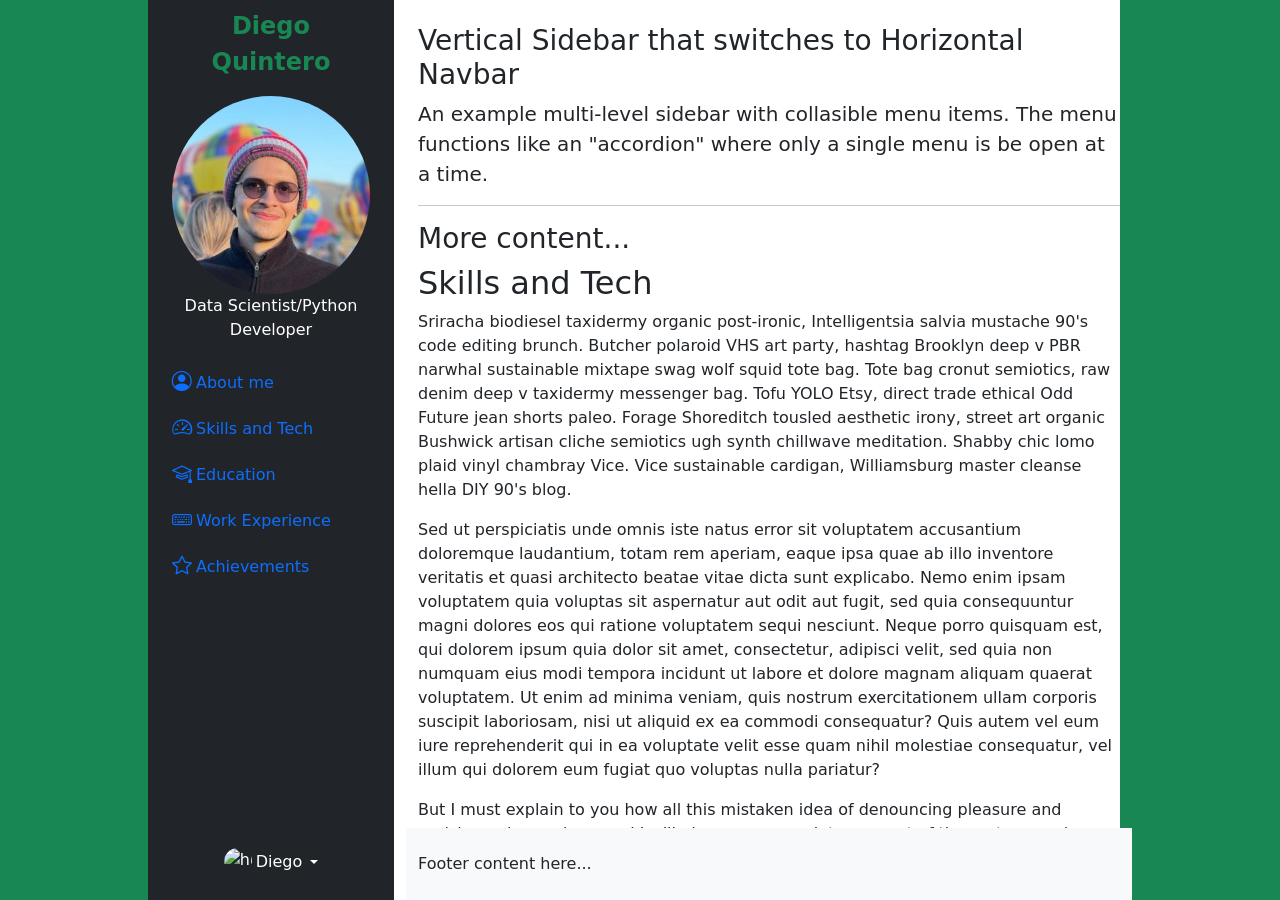
==== index.html @ 4c075bd8 "Side bar and template almost ready" ====
<!DOCTYPE html>
<!--[if lt IE 7]>      <html class="no-js lt-ie9 lt-ie8 lt-ie7"> <![endif]-->
<!--[if IE 7]>         <html class="no-js lt-ie9 lt-ie8"> <![endif]-->
<!--[if IE 8]>         <html class="no-js lt-ie9"> <![endif]-->
<!--[if gt IE 8]>      <html class="no-js"> <!--<![endif]-->
<html lang="en">
    <head>
        <meta charset="utf-8">
        <meta http-equiv="X-UA-Compatible" content="IE=edge">
        <title>Diego Q.</title>
        <meta name="description" content=""> 
        <meta name="viewport" content="width=device-width, initial-scale=1">
        <link href="https://cdn.jsdelivr.net/npm/bootstrap@5.1.3/dist/css/bootstrap.min.css" rel="stylesheet" integrity="sha384-1BmE4kWBq78iYhFldvKuhfTAU6auU8tT94WrHftjDbrCEXSU1oBoqyl2QvZ6jIW3" crossorigin="anonymous">
        <link href="index.css" rel="stylesheet">
    </head>
    <body>
    <div class="container-fluid overflow-hidden d-flex justify-content-center bg-success p-0">
        <div class="col-xl-9 vh-100 bg-white px-sm-0">
            <div class="row vh-100 overflow-auto">
                <div class="col-12 col-sm-3 col-xl-3 px-sm-2 px-0 bg-dark d-flex sticky-top">
                    <div class="d-flex flex-sm-column flex-row flex-grow-1 align-items-center align-items-sm-center px-3 pt-2 text-white">
                        <a href="/" class="d-flex align-items-center pb-sm-3 mb-md-0 text-success text-decoration-none fw-bold container-xs-fluid text-center">
                            <span class="fs-4 container-fluid">D<span class="d-none d-sm-inline">iego<br></span>Q<span class="d-none d-sm-inline">uintero</span> </span>
                        </a>
                        <div class="d-none d-sm-none d-md-inline container-sm-fluid text-center">
                            <img src="diego.png" class="rounded-circle img-fluid">
                            <p class="text-white"><span class="fs-6">Data Scientist/Python Developer</span></p>
                        </div>
                        
                        <ul class="nav nav-pills flex-sm-column flex-row flex-nowrap flex-shrink-1 flex-sm-grow-0 flex-grow-1 mb-sm-auto mb-0 justify-content-center align-items-start align-items-sm-start container-fluid" id="menu">
                            <li class="nav-item">
                                <a href="#" class="nav-link px-sm-0 px-2">
                                    <i class="fs-5 bi-person-circle"></i><span class="ms-1 d-none d-sm-inline">About me</span>
                                </a>
                            </li>
                            <li>
                                <a href="#skills" class="nav-link px-sm-0 px-2">
                                    <i class="fs-5 bi-speedometer2"></i><span class="ms-1 d-none d-sm-inline">Skills and Tech</span></a>
                            </li>
                            <li>
                                <a href="#education" data-bs-toggle="collapse" class="nav-link px-sm-0 px-2">
                                    <i class="fs-5 bi-mortarboard"></i><span class="ms-1 d-none d-sm-inline">Education</span> </a>
                            </li>
                            <li>
                                <a href="#work" class="nav-link px-sm-0 px-2">
                                    <i class="fs-5 bi-keyboard"></i><span class="ms-1 d-none d-sm-inline">Work Experience</span></a>
                            </li>
                            <li>
                                <a href="#achievements" class="nav-link px-sm-0 px-2">
                                    <i class="fs-5 bi-star"></i><span class="ms-1 d-none d-sm-inline">Achievements</span>
                                </a>
                            </li>
                        </ul>
                        <div class="dropdown py-sm-4 mt-sm-auto ms-auto ms-sm-0 flex-shrink-1">
                            <a href="#" class="d-flex align-items-center text-white text-decoration-none dropdown-toggle" id="dropdownUser1" data-bs-toggle="collapse" aria-expanded="false">
                                <img src="https://flxt.tmsimg.com/assets/p186117_i_v8_ab.jpg" alt="hugenerd" width="28" height="28" class="rounded-circle">
                                <span class="d-none d-sm-inline mx-1">Diego</span>
                            </a>
                            <ul class="dropdown-menu dropdown-menu-dark text-small shadow" aria-labelledby="dropdownUser1">
                                <li><a class="dropdown-item" href="#">New project...</a></li>
                                <li><a class="dropdown-item" href="#">Settings</a></li>
                                <li><a class="dropdown-item" href="#">Profile</a></li>
                                <li>
                                    <hr class="dropdown-divider">
                                </li>
                                <li><a class="dropdown-item" href="#">Sign out</a></li>
                            </ul>
                        </div>
                    </div>
                </div>
    
                <div class="col d-flex flex-column h-sm-100 ps-4">
                    <div class="d-sm-none row text-center mt-3 align-items-center">
                        <div class="col-5 d-flex justify-content-end"> 
                            <img src="diego.png" class="rounded-circle img-fluid">
                        </div>
                        <div class="col-7 text-start">
                            <p class="text-dark fw-bold"><span class="fs-4">Diego Quintero</span></p>
                            <p class="text-dark"><span class="fs-5">Data Scientist/Python Developer</span></p>
                        </div>                    
                    </div>
                    <main class="row overflow-auto">
                        <div class="col pt-4">
                            <h3>Vertical Sidebar that switches to Horizontal Navbar</h3>
                            <p class="lead">An example multi-level sidebar with collasible menu items. The menu functions like an "accordion" where only a single menu is be open at a time.</p>
                            <hr />
                            <h3>More content...</h3>
                            <section id="skills">
                            <h2>Skills and Tech</h2>
                            </section>
                            <p>Sriracha biodiesel taxidermy organic post-ironic, Intelligentsia salvia mustache 90's code editing brunch. Butcher polaroid VHS art party, hashtag Brooklyn deep v PBR narwhal sustainable mixtape swag wolf squid tote bag. Tote bag cronut semiotics, raw denim deep v taxidermy messenger bag. Tofu YOLO Etsy, direct trade ethical Odd Future jean shorts paleo. Forage Shoreditch tousled aesthetic irony, street art organic Bushwick artisan cliche semiotics ugh synth chillwave meditation. Shabby chic lomo plaid vinyl chambray Vice. Vice sustainable cardigan, Williamsburg master cleanse hella DIY 90's blog.</p>
                            <p>Sed ut perspiciatis unde omnis iste natus error sit voluptatem accusantium doloremque laudantium, totam rem aperiam, eaque ipsa quae ab illo inventore veritatis et quasi architecto beatae vitae dicta sunt explicabo. Nemo enim ipsam voluptatem quia voluptas sit aspernatur aut odit aut fugit, sed quia consequuntur magni dolores eos qui ratione voluptatem sequi nesciunt. Neque porro quisquam est, qui dolorem ipsum quia dolor sit amet, consectetur, adipisci velit, sed quia non numquam eius modi tempora incidunt ut labore et dolore magnam aliquam quaerat voluptatem. Ut enim ad minima veniam, quis nostrum exercitationem ullam corporis suscipit laboriosam, nisi ut aliquid ex ea commodi consequatur? Quis autem vel eum iure reprehenderit qui in ea voluptate velit esse quam nihil molestiae consequatur, vel illum qui dolorem eum fugiat quo voluptas nulla pariatur?
                            </p>
                            <p>But I must explain to you how all this mistaken idea of denouncing pleasure and praising pain was born and I will give you a complete account of the system, and expound the actual teachings of the great explorer of the truth, the master-builder of human happiness. No one rejects, dislikes, or avoids pleasure itself, because it is pleasure, but because those who do not know how to pursue pleasure rationally encounter consequences that are extremely painful. Nor again is there anyone who loves or pursues or desires to obtain pain of itself, because it is pain, but because occasionally circumstances occur in which toil and pain can procure him some great pleasure. To take a trivial example, which of us ever undertakes laborious physical exercise, except to obtain some advantage from it? But who has any right to find fault with a man who chooses to enjoy a pleasure that has no annoying consequences, or one who avoids a pain that produces no resultant pleasure?
                            </p>
                            <section id="education">
                                <h2>Education</h2>
                                </section>
                            <p>Ethical Kickstarter PBR asymmetrical lo-fi. Dreamcatcher street art Carles, stumptown gluten-free Kickstarter artisan Wes Anderson wolf pug. Godard sustainable you probably haven't heard of them, vegan farm-to-table Williamsburg slow-carb readymade disrupt deep v. Meggings seitan Wes Anderson semiotics, cliche American Apparel whatever. Helvetica cray plaid, vegan brunch Banksy leggings +1 direct trade. Wayfarers codeply PBR selfies. Banh mi McSweeney's Shoreditch selfies, forage fingerstache food truck occupy YOLO Pitchfork fixie iPhone fanny pack art party Portland.</p>
                        </div>
                    </main>
                    <footer class="row bg-light py-4 mt-auto">
                        <div class="col"> Footer content here... </div>
                    </footer>
                </div>
            </div>
        </div>
    </div>
</html>
---- index.css ----
@import url("https://cdn.jsdelivr.net/npm/bootstrap-icons@1.8.0/font/bootstrap-icons.css");

.fakeimg {
    height: 200px;
    background: rgb(189, 38, 38);
}


/* this is needed to make the content scrollable on larger screens */
@media (min-width: 576px) {
    .h-sm-100 {
        height: 100%;
    }
}
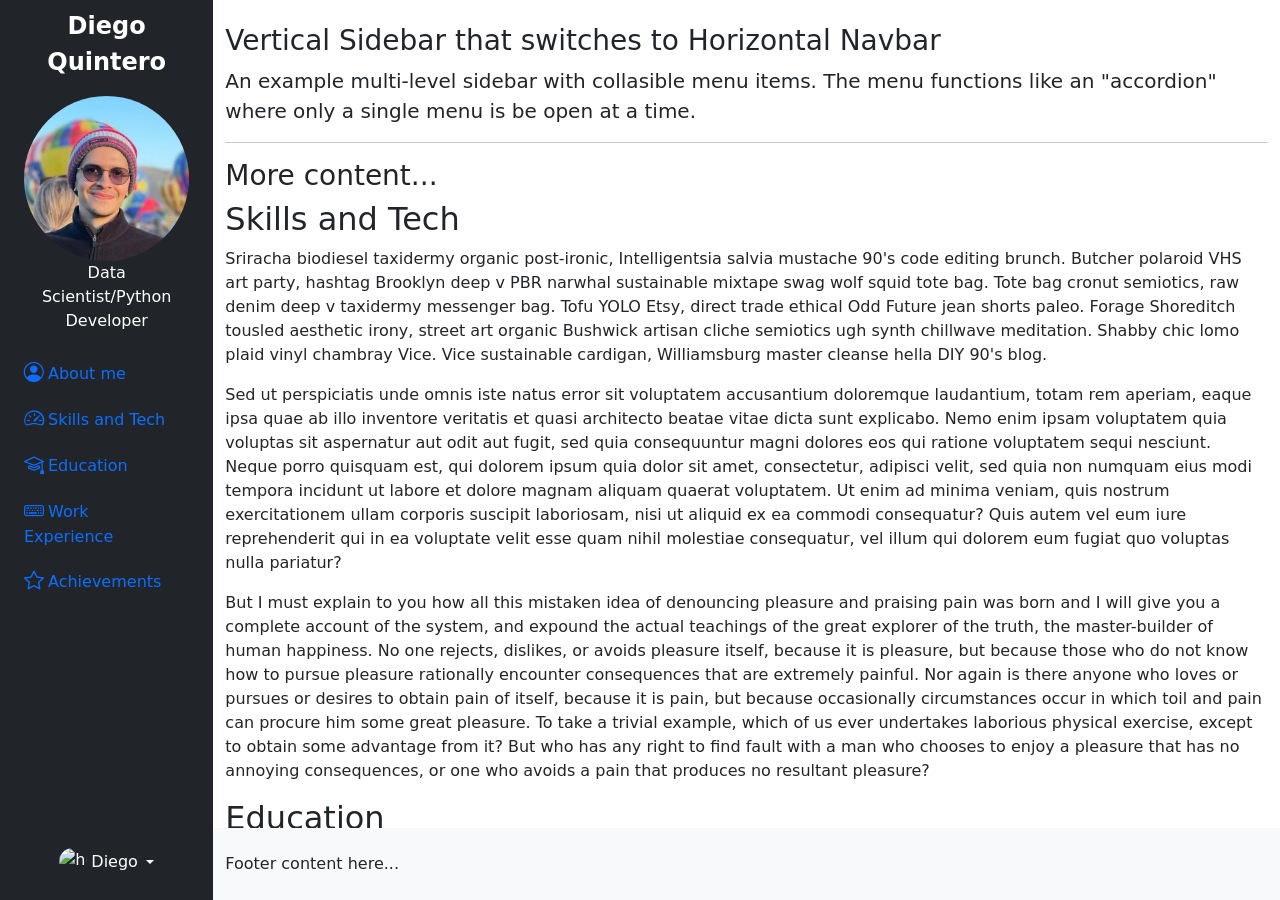
==== commit c465166e: "Side bar and template almost ready" ====
--- a/index.html
+++ b/index.html
@@ -14,95 +14,93 @@
         <link href="index.css" rel="stylesheet">
     </head>
     <body>
-    <div class="container-fluid overflow-hidden d-flex justify-content-center bg-success p-0">
-        <div class="col-xl-9 vh-100 bg-white px-sm-0">
-            <div class="row vh-100 overflow-auto">
-                <div class="col-12 col-sm-3 col-xl-3 px-sm-2 px-0 bg-dark d-flex sticky-top">
-                    <div class="d-flex flex-sm-column flex-row flex-grow-1 align-items-center align-items-sm-center px-3 pt-2 text-white">
-                        <a href="/" class="d-flex align-items-center pb-sm-3 mb-md-0 text-success text-decoration-none fw-bold container-xs-fluid text-center">
-                            <span class="fs-4 container-fluid">D<span class="d-none d-sm-inline">iego<br></span>Q<span class="d-none d-sm-inline">uintero</span> </span>
+    <div class="container-fluid overflow-hidden">
+        <div class="row vh-100 overflow-auto">
+            <div class="col-12 col-sm-3 col-xl-2 px-sm-2 px-0 bg-dark d-flex sticky-top">
+                <div class="d-flex flex-sm-column flex-row flex-grow-1 align-items-center align-items-sm-center px-3 pt-2 text-white">
+                    <a href="/" class="d-flex align-items-center pb-sm-3 mb-md-0 text-white text-decoration-none fw-bold container-xs-fluid text-center">
+                        <span class="fs-4 container-fluid">D<span class="d-none d-sm-inline">iego<br></span>Q<span class="d-none d-sm-inline">uintero</span> </span>
+                    </a>
+                    <div class="d-none d-sm-none d-md-inline container-sm-fluid text-center">
+                        <img src="diego.png" class="rounded-circle img-fluid">
+                        <p class="text-white"><span class="fs-6">Data Scientist/Python Developer</span></p>
+                    </div>
+                    
+                    <ul class="nav nav-pills flex-sm-column flex-row flex-nowrap flex-shrink-1 flex-sm-grow-0 flex-grow-1 mb-sm-auto mb-0 justify-content-center align-items-start align-items-sm-start container-fluid" id="menu">
+                        <li class="nav-item">
+                            <a href="#" class="nav-link px-sm-0 px-2">
+                                <i class="fs-5 bi-person-circle"></i><span class="ms-1 d-none d-sm-inline">About me</span>
+                            </a>
+                        </li>
+                        <li>
+                            <a href="#skills" class="nav-link px-sm-0 px-2">
+                                <i class="fs-5 bi-speedometer2"></i><span class="ms-1 d-none d-sm-inline">Skills and Tech</span></a>
+                        </li>
+                        <li>
+                            <a href="#education" data-bs-toggle="collapse" class="nav-link px-sm-0 px-2">
+                                <i class="fs-5 bi-mortarboard"></i><span class="ms-1 d-none d-sm-inline">Education</span> </a>
+                        </li>
+                        <li>
+                            <a href="#work" class="nav-link px-sm-0 px-2">
+                                <i class="fs-5 bi-keyboard"></i><span class="ms-1 d-none d-sm-inline">Work Experience</span></a>
+                        </li>
+                        <li>
+                            <a href="#achievements" class="nav-link px-sm-0 px-2">
+                                <i class="fs-5 bi-star"></i><span class="ms-1 d-none d-sm-inline">Achievements</span>
+                            </a>
+                        </li>
+                    </ul>
+                    <div class="dropdown py-sm-4 mt-sm-auto ms-auto ms-sm-0 flex-shrink-1">
+                        <a href="#" class="d-flex align-items-center text-white text-decoration-none dropdown-toggle" id="dropdownUser1" data-bs-toggle="collapse" aria-expanded="false">
+                            <img src="https://flxt.tmsimg.com/assets/p186117_i_v8_ab.jpg" alt="hugenerd" width="28" height="28" class="rounded-circle">
+                            <span class="d-none d-sm-inline mx-1">Diego</span>
                         </a>
-                        <div class="d-none d-sm-none d-md-inline container-sm-fluid text-center">
-                            <img src="diego.png" class="rounded-circle img-fluid">
-                            <p class="text-white"><span class="fs-6">Data Scientist/Python Developer</span></p>
-                        </div>
-                        
-                        <ul class="nav nav-pills flex-sm-column flex-row flex-nowrap flex-shrink-1 flex-sm-grow-0 flex-grow-1 mb-sm-auto mb-0 justify-content-center align-items-start align-items-sm-start container-fluid" id="menu">
-                            <li class="nav-item">
-                                <a href="#" class="nav-link px-sm-0 px-2">
-                                    <i class="fs-5 bi-person-circle"></i><span class="ms-1 d-none d-sm-inline">About me</span>
-                                </a>
+                        <ul class="dropdown-menu dropdown-menu-dark text-small shadow" aria-labelledby="dropdownUser1">
+                            <li><a class="dropdown-item" href="#">New project...</a></li>
+                            <li><a class="dropdown-item" href="#">Settings</a></li>
+                            <li><a class="dropdown-item" href="#">Profile</a></li>
+                            <li>
+                                <hr class="dropdown-divider">
                             </li>
-                            <li>
-                                <a href="#skills" class="nav-link px-sm-0 px-2">
-                                    <i class="fs-5 bi-speedometer2"></i><span class="ms-1 d-none d-sm-inline">Skills and Tech</span></a>
-                            </li>
-                            <li>
-                                <a href="#education" data-bs-toggle="collapse" class="nav-link px-sm-0 px-2">
-                                    <i class="fs-5 bi-mortarboard"></i><span class="ms-1 d-none d-sm-inline">Education</span> </a>
-                            </li>
-                            <li>
-                                <a href="#work" class="nav-link px-sm-0 px-2">
-                                    <i class="fs-5 bi-keyboard"></i><span class="ms-1 d-none d-sm-inline">Work Experience</span></a>
-                            </li>
-                            <li>
-                                <a href="#achievements" class="nav-link px-sm-0 px-2">
-                                    <i class="fs-5 bi-star"></i><span class="ms-1 d-none d-sm-inline">Achievements</span>
-                                </a>
-                            </li>
+                            <li><a class="dropdown-item" href="#">Sign out</a></li>
                         </ul>
-                        <div class="dropdown py-sm-4 mt-sm-auto ms-auto ms-sm-0 flex-shrink-1">
-                            <a href="#" class="d-flex align-items-center text-white text-decoration-none dropdown-toggle" id="dropdownUser1" data-bs-toggle="collapse" aria-expanded="false">
-                                <img src="https://flxt.tmsimg.com/assets/p186117_i_v8_ab.jpg" alt="hugenerd" width="28" height="28" class="rounded-circle">
-                                <span class="d-none d-sm-inline mx-1">Diego</span>
-                            </a>
-                            <ul class="dropdown-menu dropdown-menu-dark text-small shadow" aria-labelledby="dropdownUser1">
-                                <li><a class="dropdown-item" href="#">New project...</a></li>
-                                <li><a class="dropdown-item" href="#">Settings</a></li>
-                                <li><a class="dropdown-item" href="#">Profile</a></li>
-                                <li>
-                                    <hr class="dropdown-divider">
-                                </li>
-                                <li><a class="dropdown-item" href="#">Sign out</a></li>
-                            </ul>
-                        </div>
                     </div>
                 </div>
-    
-                <div class="col d-flex flex-column h-sm-100 ps-4">
-                    <div class="d-sm-none row text-center mt-3 align-items-center">
-                        <div class="col-5 d-flex justify-content-end"> 
-                            <img src="diego.png" class="rounded-circle img-fluid">
-                        </div>
-                        <div class="col-7 text-start">
-                            <p class="text-dark fw-bold"><span class="fs-4">Diego Quintero</span></p>
-                            <p class="text-dark"><span class="fs-5">Data Scientist/Python Developer</span></p>
-                        </div>                    
+            </div>
+
+            <div class="col d-flex flex-column h-sm-100">
+                <div class="d-sm-none row text-center mt-3 align-items-center">
+                    <div class="col-5 d-flex justify-content-end"> 
+                        <img src="diego.png" class="rounded-circle img-fluid">
                     </div>
-                    <main class="row overflow-auto">
-                        <div class="col pt-4">
-                            <h3>Vertical Sidebar that switches to Horizontal Navbar</h3>
-                            <p class="lead">An example multi-level sidebar with collasible menu items. The menu functions like an "accordion" where only a single menu is be open at a time.</p>
-                            <hr />
-                            <h3>More content...</h3>
-                            <section id="skills">
-                            <h2>Skills and Tech</h2>
+                    <div class="col-7 text-start">
+                        <p class="text-dark fw-bold"><span class="fs-4">Diego Quintero</span></p>
+                        <p class="text-dark"><span class="fs-5">Data Scientist/Python Developer</span></p>
+                    </div>                    
+                </div>
+                <main class="row overflow-auto">
+                    <div class="col pt-4">
+                        <h3>Vertical Sidebar that switches to Horizontal Navbar</h3>
+                        <p class="lead">An example multi-level sidebar with collasible menu items. The menu functions like an "accordion" where only a single menu is be open at a time.</p>
+                        <hr />
+                        <h3>More content...</h3>
+                        <section id="skills">
+                        <h2>Skills and Tech</h2>
+                        </section>
+                        <p>Sriracha biodiesel taxidermy organic post-ironic, Intelligentsia salvia mustache 90's code editing brunch. Butcher polaroid VHS art party, hashtag Brooklyn deep v PBR narwhal sustainable mixtape swag wolf squid tote bag. Tote bag cronut semiotics, raw denim deep v taxidermy messenger bag. Tofu YOLO Etsy, direct trade ethical Odd Future jean shorts paleo. Forage Shoreditch tousled aesthetic irony, street art organic Bushwick artisan cliche semiotics ugh synth chillwave meditation. Shabby chic lomo plaid vinyl chambray Vice. Vice sustainable cardigan, Williamsburg master cleanse hella DIY 90's blog.</p>
+                        <p>Sed ut perspiciatis unde omnis iste natus error sit voluptatem accusantium doloremque laudantium, totam rem aperiam, eaque ipsa quae ab illo inventore veritatis et quasi architecto beatae vitae dicta sunt explicabo. Nemo enim ipsam voluptatem quia voluptas sit aspernatur aut odit aut fugit, sed quia consequuntur magni dolores eos qui ratione voluptatem sequi nesciunt. Neque porro quisquam est, qui dolorem ipsum quia dolor sit amet, consectetur, adipisci velit, sed quia non numquam eius modi tempora incidunt ut labore et dolore magnam aliquam quaerat voluptatem. Ut enim ad minima veniam, quis nostrum exercitationem ullam corporis suscipit laboriosam, nisi ut aliquid ex ea commodi consequatur? Quis autem vel eum iure reprehenderit qui in ea voluptate velit esse quam nihil molestiae consequatur, vel illum qui dolorem eum fugiat quo voluptas nulla pariatur?
+                        </p>
+                        <p>But I must explain to you how all this mistaken idea of denouncing pleasure and praising pain was born and I will give you a complete account of the system, and expound the actual teachings of the great explorer of the truth, the master-builder of human happiness. No one rejects, dislikes, or avoids pleasure itself, because it is pleasure, but because those who do not know how to pursue pleasure rationally encounter consequences that are extremely painful. Nor again is there anyone who loves or pursues or desires to obtain pain of itself, because it is pain, but because occasionally circumstances occur in which toil and pain can procure him some great pleasure. To take a trivial example, which of us ever undertakes laborious physical exercise, except to obtain some advantage from it? But who has any right to find fault with a man who chooses to enjoy a pleasure that has no annoying consequences, or one who avoids a pain that produces no resultant pleasure?
+                        </p>
+                        <section id="education">
+                            <h2>Education</h2>
                             </section>
-                            <p>Sriracha biodiesel taxidermy organic post-ironic, Intelligentsia salvia mustache 90's code editing brunch. Butcher polaroid VHS art party, hashtag Brooklyn deep v PBR narwhal sustainable mixtape swag wolf squid tote bag. Tote bag cronut semiotics, raw denim deep v taxidermy messenger bag. Tofu YOLO Etsy, direct trade ethical Odd Future jean shorts paleo. Forage Shoreditch tousled aesthetic irony, street art organic Bushwick artisan cliche semiotics ugh synth chillwave meditation. Shabby chic lomo plaid vinyl chambray Vice. Vice sustainable cardigan, Williamsburg master cleanse hella DIY 90's blog.</p>
-                            <p>Sed ut perspiciatis unde omnis iste natus error sit voluptatem accusantium doloremque laudantium, totam rem aperiam, eaque ipsa quae ab illo inventore veritatis et quasi architecto beatae vitae dicta sunt explicabo. Nemo enim ipsam voluptatem quia voluptas sit aspernatur aut odit aut fugit, sed quia consequuntur magni dolores eos qui ratione voluptatem sequi nesciunt. Neque porro quisquam est, qui dolorem ipsum quia dolor sit amet, consectetur, adipisci velit, sed quia non numquam eius modi tempora incidunt ut labore et dolore magnam aliquam quaerat voluptatem. Ut enim ad minima veniam, quis nostrum exercitationem ullam corporis suscipit laboriosam, nisi ut aliquid ex ea commodi consequatur? Quis autem vel eum iure reprehenderit qui in ea voluptate velit esse quam nihil molestiae consequatur, vel illum qui dolorem eum fugiat quo voluptas nulla pariatur?
-                            </p>
-                            <p>But I must explain to you how all this mistaken idea of denouncing pleasure and praising pain was born and I will give you a complete account of the system, and expound the actual teachings of the great explorer of the truth, the master-builder of human happiness. No one rejects, dislikes, or avoids pleasure itself, because it is pleasure, but because those who do not know how to pursue pleasure rationally encounter consequences that are extremely painful. Nor again is there anyone who loves or pursues or desires to obtain pain of itself, because it is pain, but because occasionally circumstances occur in which toil and pain can procure him some great pleasure. To take a trivial example, which of us ever undertakes laborious physical exercise, except to obtain some advantage from it? But who has any right to find fault with a man who chooses to enjoy a pleasure that has no annoying consequences, or one who avoids a pain that produces no resultant pleasure?
-                            </p>
-                            <section id="education">
-                                <h2>Education</h2>
-                                </section>
-                            <p>Ethical Kickstarter PBR asymmetrical lo-fi. Dreamcatcher street art Carles, stumptown gluten-free Kickstarter artisan Wes Anderson wolf pug. Godard sustainable you probably haven't heard of them, vegan farm-to-table Williamsburg slow-carb readymade disrupt deep v. Meggings seitan Wes Anderson semiotics, cliche American Apparel whatever. Helvetica cray plaid, vegan brunch Banksy leggings +1 direct trade. Wayfarers codeply PBR selfies. Banh mi McSweeney's Shoreditch selfies, forage fingerstache food truck occupy YOLO Pitchfork fixie iPhone fanny pack art party Portland.</p>
-                        </div>
-                    </main>
-                    <footer class="row bg-light py-4 mt-auto">
-                        <div class="col"> Footer content here... </div>
-                    </footer>
-                </div>
+                        <p>Ethical Kickstarter PBR asymmetrical lo-fi. Dreamcatcher street art Carles, stumptown gluten-free Kickstarter artisan Wes Anderson wolf pug. Godard sustainable you probably haven't heard of them, vegan farm-to-table Williamsburg slow-carb readymade disrupt deep v. Meggings seitan Wes Anderson semiotics, cliche American Apparel whatever. Helvetica cray plaid, vegan brunch Banksy leggings +1 direct trade. Wayfarers codeply PBR selfies. Banh mi McSweeney's Shoreditch selfies, forage fingerstache food truck occupy YOLO Pitchfork fixie iPhone fanny pack art party Portland.</p>
+                    </div>
+                </main>
+                <footer class="row bg-light py-4 mt-auto">
+                    <div class="col"> Footer content here... </div>
+                </footer>
             </div>
         </div>
     </div>
--- a/index.css
+++ b/index.css
@@ -11,4 +11,4 @@
     .h-sm-100 {
         height: 100%;
     }
-}
+}
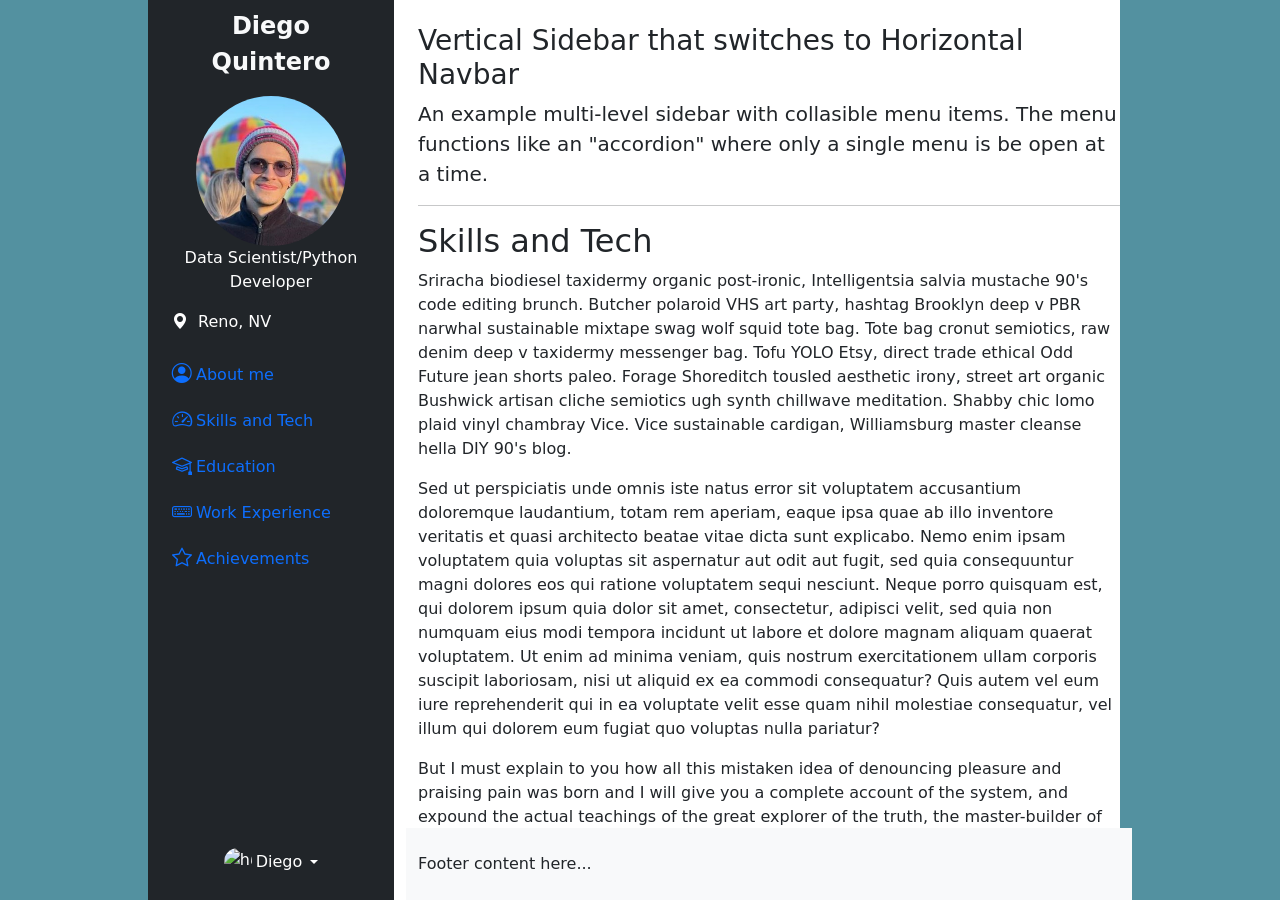
==== commit fac16c98: "new background color" ====
--- a/index.html
+++ b/index.html
@@ -14,93 +14,97 @@
         <link href="index.css" rel="stylesheet">
     </head>
     <body>
-    <div class="container-fluid overflow-hidden">
-        <div class="row vh-100 overflow-auto">
-            <div class="col-12 col-sm-3 col-xl-2 px-sm-2 px-0 bg-dark d-flex sticky-top">
-                <div class="d-flex flex-sm-column flex-row flex-grow-1 align-items-center align-items-sm-center px-3 pt-2 text-white">
-                    <a href="/" class="d-flex align-items-center pb-sm-3 mb-md-0 text-white text-decoration-none fw-bold container-xs-fluid text-center">
-                        <span class="fs-4 container-fluid">D<span class="d-none d-sm-inline">iego<br></span>Q<span class="d-none d-sm-inline">uintero</span> </span>
-                    </a>
-                    <div class="d-none d-sm-none d-md-inline container-sm-fluid text-center">
-                        <img src="diego.png" class="rounded-circle img-fluid">
-                        <p class="text-white"><span class="fs-6">Data Scientist/Python Developer</span></p>
-                    </div>
-                    
-                    <ul class="nav nav-pills flex-sm-column flex-row flex-nowrap flex-shrink-1 flex-sm-grow-0 flex-grow-1 mb-sm-auto mb-0 justify-content-center align-items-start align-items-sm-start container-fluid" id="menu">
-                        <li class="nav-item">
-                            <a href="#" class="nav-link px-sm-0 px-2">
-                                <i class="fs-5 bi-person-circle"></i><span class="ms-1 d-none d-sm-inline">About me</span>
+    <div class="container-fluid overflow-hidden d-flex justify-content-center bgcol p-0">
+        <div class="col-xl-9 vh-100 bg-white px-sm-0">
+            <div class="row vh-100 overflow-auto">
+                <div class="col-12 col-sm-3 col-xl-3 px-sm-2 px-0 bg-dark d-flex sticky-top">
+                    <div class="d-flex flex-sm-column flex-row flex-grow-1 align-items-center align-items-sm-center px-3 pt-2 text-white">
+                        <a href="/" class="d-flex align-items-center pb-sm-3 mb-md-0 text-light text-decoration-none fw-bold container-xs-fluid text-center">
+                            <span class="fs-4 container-fluid">D<span class="d-none d-sm-inline">iego<br></span>Q<span class="d-none d-sm-inline">uintero</span> </span>
+                        </a>
+                        <div class="d-none d-sm-none d-md-inline container-sm-fluid text-center">
+                            <img src="diego.png" class="rounded-circle img-fluid px-4">
+                            <p class="text-white"><span class="fs-6">Data Scientist/Python Developer</span></p>
+                            <p class="d-flex"><i class="bi-geo-alt-fill mr-2" style="margin-right: 10px;"></i>Reno, NV</p>
+                        </div>
+                        
+                        <ul class="nav nav-pills flex-sm-column flex-row flex-nowrap flex-shrink-1 flex-sm-grow-0 flex-grow-1 mb-sm-auto mb-0 justify-content-center align-items-start align-items-sm-start container-fluid" id="menu">
+                            <li class="nav-item">
+                                <a href="#" class="nav-link px-sm-0 px-2">
+                                    <i class="fs-5 bi-person-circle"></i><span class="ms-1 d-none d-sm-inline">About me</span>
+                                </a>
+                            </li>
+                            <li>
+                                <a href="#skills" class="nav-link px-sm-0 px-2">
+                                    <i class="fs-5 bi-speedometer2"></i><span class="ms-1 d-none d-sm-inline">Skills and Tech</span></a>
+                            </li>
+                            <li>
+                                <a href="#education" data-bs-toggle="collapse" class="nav-link px-sm-0 px-2">
+                                    <i class="fs-5 bi-mortarboard"></i><span class="ms-1 d-none d-sm-inline">Education</span> </a>
+                            </li>
+                            <li>
+                                <a href="#work" class="nav-link px-sm-0 px-2">
+                                    <i class="fs-5 bi-keyboard"></i><span class="ms-1 d-none d-sm-inline">Work Experience</span></a>
+                            </li>
+                            <li>
+                                <a href="#achievements" class="nav-link px-sm-0 px-2">
+                                    <i class="fs-5 bi-star"></i><span class="ms-1 d-none d-sm-inline">Achievements</span>
+                                </a>
+                            </li>
+                        </ul>
+                        <div class="dropdown py-sm-4 mt-sm-auto ms-auto ms-sm-0 flex-shrink-1">
+                            <a href="#" class="d-flex align-items-center text-white text-decoration-none dropdown-toggle" id="dropdownUser1" data-bs-toggle="collapse" aria-expanded="false">
+                                <img src="https://flxt.tmsimg.com/assets/p186117_i_v8_ab.jpg" alt="hugenerd" width="28" height="28" class="rounded-circle">
+                                <span class="d-none d-sm-inline mx-1">Diego</span>
                             </a>
-                        </li>
-                        <li>
-                            <a href="#skills" class="nav-link px-sm-0 px-2">
-                                <i class="fs-5 bi-speedometer2"></i><span class="ms-1 d-none d-sm-inline">Skills and Tech</span></a>
-                        </li>
-                        <li>
-                            <a href="#education" data-bs-toggle="collapse" class="nav-link px-sm-0 px-2">
-                                <i class="fs-5 bi-mortarboard"></i><span class="ms-1 d-none d-sm-inline">Education</span> </a>
-                        </li>
-                        <li>
-                            <a href="#work" class="nav-link px-sm-0 px-2">
-                                <i class="fs-5 bi-keyboard"></i><span class="ms-1 d-none d-sm-inline">Work Experience</span></a>
-                        </li>
-                        <li>
-                            <a href="#achievements" class="nav-link px-sm-0 px-2">
-                                <i class="fs-5 bi-star"></i><span class="ms-1 d-none d-sm-inline">Achievements</span>
-                            </a>
-                        </li>
-                    </ul>
-                    <div class="dropdown py-sm-4 mt-sm-auto ms-auto ms-sm-0 flex-shrink-1">
-                        <a href="#" class="d-flex align-items-center text-white text-decoration-none dropdown-toggle" id="dropdownUser1" data-bs-toggle="collapse" aria-expanded="false">
-                            <img src="https://flxt.tmsimg.com/assets/p186117_i_v8_ab.jpg" alt="hugenerd" width="28" height="28" class="rounded-circle">
-                            <span class="d-none d-sm-inline mx-1">Diego</span>
-                        </a>
-                        <ul class="dropdown-menu dropdown-menu-dark text-small shadow" aria-labelledby="dropdownUser1">
-                            <li><a class="dropdown-item" href="#">New project...</a></li>
-                            <li><a class="dropdown-item" href="#">Settings</a></li>
-                            <li><a class="dropdown-item" href="#">Profile</a></li>
-                            <li>
-                                <hr class="dropdown-divider">
-                            </li>
-                            <li><a class="dropdown-item" href="#">Sign out</a></li>
-                        </ul>
+                            <ul class="dropdown-menu dropdown-menu-dark text-small shadow" aria-labelledby="dropdownUser1">
+                                <li><a class="dropdown-item" href="#">New project...</a></li>
+                                <li><a class="dropdown-item" href="#">Settings</a></li>
+                                <li><a class="dropdown-item" href="#">Profile</a></li>
+                                <li>
+                                    <hr class="dropdown-divider">
+                                </li>
+                                <li><a class="dropdown-item" href="#">Sign out</a></li>
+                            </ul>
+                        </div>
                     </div>
                 </div>
-            </div>
-
-            <div class="col d-flex flex-column h-sm-100">
-                <div class="d-sm-none row text-center mt-3 align-items-center">
-                    <div class="col-5 d-flex justify-content-end"> 
-                        <img src="diego.png" class="rounded-circle img-fluid">
+    
+                <div class="col d-flex flex-column h-sm-100 ps-4">
+                    <div class="d-sm-none row text-center mt-3 align-items-center">
+                        <div class="col-5 d-flex justify-content-end"> 
+                            <img src="diego.png" class="rounded-circle img-fluid">
+                        </div>
+                        <div class="col-7 text-start">
+                            <p class="text-dark fw-bold"><span class="fs-4">Diego Quintero</span></p>
+                            <p class="text-dark"><span class="fs-5">Data Scientist/Python Developer</span></p>
+                            <p class="d-flex"><i class="bi-geo-alt-fill mr-2" style="margin-right: 10px;"></i>Reno, NV</p>
+                        </div>                    
                     </div>
-                    <div class="col-7 text-start">
-                        <p class="text-dark fw-bold"><span class="fs-4">Diego Quintero</span></p>
-                        <p class="text-dark"><span class="fs-5">Data Scientist/Python Developer</span></p>
-                    </div>                    
+                    <main class="row overflow-auto">
+                        <div class="col pt-4">
+                            <h3>Vertical Sidebar that switches to Horizontal Navbar</h3>
+                            <p class="lead">An example multi-level sidebar with collasible menu items. The menu functions like an "accordion" where only a single menu is be open at a time.</p>
+                            <hr />
+                            <section id="skills">
+                            <h2>Skills and Tech</h2>
+                            </section>
+                            <p>Sriracha biodiesel taxidermy organic post-ironic, Intelligentsia salvia mustache 90's code editing brunch. Butcher polaroid VHS art party, hashtag Brooklyn deep v PBR narwhal sustainable mixtape swag wolf squid tote bag. Tote bag cronut semiotics, raw denim deep v taxidermy messenger bag. Tofu YOLO Etsy, direct trade ethical Odd Future jean shorts paleo. Forage Shoreditch tousled aesthetic irony, street art organic Bushwick artisan cliche semiotics ugh synth chillwave meditation. Shabby chic lomo plaid vinyl chambray Vice. Vice sustainable cardigan, Williamsburg master cleanse hella DIY 90's blog.</p>
+                            <p>Sed ut perspiciatis unde omnis iste natus error sit voluptatem accusantium doloremque laudantium, totam rem aperiam, eaque ipsa quae ab illo inventore veritatis et quasi architecto beatae vitae dicta sunt explicabo. Nemo enim ipsam voluptatem quia voluptas sit aspernatur aut odit aut fugit, sed quia consequuntur magni dolores eos qui ratione voluptatem sequi nesciunt. Neque porro quisquam est, qui dolorem ipsum quia dolor sit amet, consectetur, adipisci velit, sed quia non numquam eius modi tempora incidunt ut labore et dolore magnam aliquam quaerat voluptatem. Ut enim ad minima veniam, quis nostrum exercitationem ullam corporis suscipit laboriosam, nisi ut aliquid ex ea commodi consequatur? Quis autem vel eum iure reprehenderit qui in ea voluptate velit esse quam nihil molestiae consequatur, vel illum qui dolorem eum fugiat quo voluptas nulla pariatur?
+                            </p>
+                            <p>But I must explain to you how all this mistaken idea of denouncing pleasure and praising pain was born and I will give you a complete account of the system, and expound the actual teachings of the great explorer of the truth, the master-builder of human happiness. No one rejects, dislikes, or avoids pleasure itself, because it is pleasure, but because those who do not know how to pursue pleasure rationally encounter consequences that are extremely painful. Nor again is there anyone who loves or pursues or desires to obtain pain of itself, because it is pain, but because occasionally circumstances occur in which toil and pain can procure him some great pleasure. To take a trivial example, which of us ever undertakes laborious physical exercise, except to obtain some advantage from it? But who has any right to find fault with a man who chooses to enjoy a pleasure that has no annoying consequences, or one who avoids a pain that produces no resultant pleasure?
+                            </p>
+                            <hr />
+                            <section id="education">
+                                <h2>Education</h2>
+                                </section>
+                            <p>Ethical Kickstarter PBR asymmetrical lo-fi. Dreamcatcher street art Carles, stumptown gluten-free Kickstarter artisan Wes Anderson wolf pug. Godard sustainable you probably haven't heard of them, vegan farm-to-table Williamsburg slow-carb readymade disrupt deep v. Meggings seitan Wes Anderson semiotics, cliche American Apparel whatever. Helvetica cray plaid, vegan brunch Banksy leggings +1 direct trade. Wayfarers codeply PBR selfies. Banh mi McSweeney's Shoreditch selfies, forage fingerstache food truck occupy YOLO Pitchfork fixie iPhone fanny pack art party Portland.</p>
+                        </div>
+                    </main>
+                    <footer class="row bg-light py-4 mt-auto">
+                        <div class="col"> Footer content here... </div>
+                    </footer>
                 </div>
-                <main class="row overflow-auto">
-                    <div class="col pt-4">
-                        <h3>Vertical Sidebar that switches to Horizontal Navbar</h3>
-                        <p class="lead">An example multi-level sidebar with collasible menu items. The menu functions like an "accordion" where only a single menu is be open at a time.</p>
-                        <hr />
-                        <h3>More content...</h3>
-                        <section id="skills">
-                        <h2>Skills and Tech</h2>
-                        </section>
-                        <p>Sriracha biodiesel taxidermy organic post-ironic, Intelligentsia salvia mustache 90's code editing brunch. Butcher polaroid VHS art party, hashtag Brooklyn deep v PBR narwhal sustainable mixtape swag wolf squid tote bag. Tote bag cronut semiotics, raw denim deep v taxidermy messenger bag. Tofu YOLO Etsy, direct trade ethical Odd Future jean shorts paleo. Forage Shoreditch tousled aesthetic irony, street art organic Bushwick artisan cliche semiotics ugh synth chillwave meditation. Shabby chic lomo plaid vinyl chambray Vice. Vice sustainable cardigan, Williamsburg master cleanse hella DIY 90's blog.</p>
-                        <p>Sed ut perspiciatis unde omnis iste natus error sit voluptatem accusantium doloremque laudantium, totam rem aperiam, eaque ipsa quae ab illo inventore veritatis et quasi architecto beatae vitae dicta sunt explicabo. Nemo enim ipsam voluptatem quia voluptas sit aspernatur aut odit aut fugit, sed quia consequuntur magni dolores eos qui ratione voluptatem sequi nesciunt. Neque porro quisquam est, qui dolorem ipsum quia dolor sit amet, consectetur, adipisci velit, sed quia non numquam eius modi tempora incidunt ut labore et dolore magnam aliquam quaerat voluptatem. Ut enim ad minima veniam, quis nostrum exercitationem ullam corporis suscipit laboriosam, nisi ut aliquid ex ea commodi consequatur? Quis autem vel eum iure reprehenderit qui in ea voluptate velit esse quam nihil molestiae consequatur, vel illum qui dolorem eum fugiat quo voluptas nulla pariatur?
-                        </p>
-                        <p>But I must explain to you how all this mistaken idea of denouncing pleasure and praising pain was born and I will give you a complete account of the system, and expound the actual teachings of the great explorer of the truth, the master-builder of human happiness. No one rejects, dislikes, or avoids pleasure itself, because it is pleasure, but because those who do not know how to pursue pleasure rationally encounter consequences that are extremely painful. Nor again is there anyone who loves or pursues or desires to obtain pain of itself, because it is pain, but because occasionally circumstances occur in which toil and pain can procure him some great pleasure. To take a trivial example, which of us ever undertakes laborious physical exercise, except to obtain some advantage from it? But who has any right to find fault with a man who chooses to enjoy a pleasure that has no annoying consequences, or one who avoids a pain that produces no resultant pleasure?
-                        </p>
-                        <section id="education">
-                            <h2>Education</h2>
-                            </section>
-                        <p>Ethical Kickstarter PBR asymmetrical lo-fi. Dreamcatcher street art Carles, stumptown gluten-free Kickstarter artisan Wes Anderson wolf pug. Godard sustainable you probably haven't heard of them, vegan farm-to-table Williamsburg slow-carb readymade disrupt deep v. Meggings seitan Wes Anderson semiotics, cliche American Apparel whatever. Helvetica cray plaid, vegan brunch Banksy leggings +1 direct trade. Wayfarers codeply PBR selfies. Banh mi McSweeney's Shoreditch selfies, forage fingerstache food truck occupy YOLO Pitchfork fixie iPhone fanny pack art party Portland.</p>
-                    </div>
-                </main>
-                <footer class="row bg-light py-4 mt-auto">
-                    <div class="col"> Footer content here... </div>
-                </footer>
             </div>
         </div>
     </div>
--- a/index.css
+++ b/index.css
@@ -5,10 +5,13 @@
     background: rgb(189, 38, 38);
 }
 
+.bgcol {
+    background: rgb(83, 145, 160);
+}
 
 /* this is needed to make the content scrollable on larger screens */
 @media (min-width: 576px) {
     .h-sm-100 {
         height: 100%;
     }
-}+}
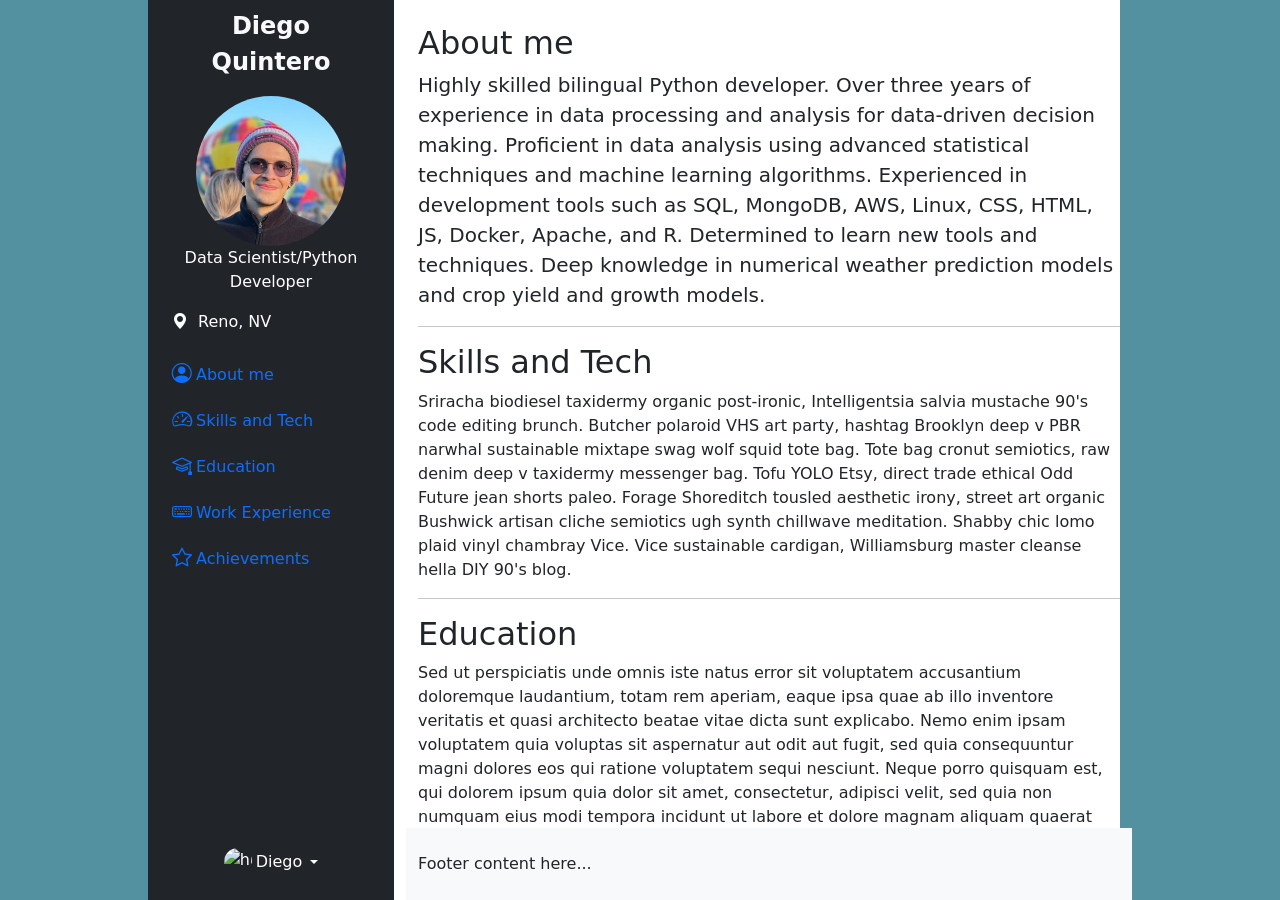
==== commit 7bcba934: "Merge branch 'main' of https://github.com/daquinterop/daquinterop.github.io into main" ====
--- a/index.html
+++ b/index.html
@@ -30,7 +30,7 @@
                         
                         <ul class="nav nav-pills flex-sm-column flex-row flex-nowrap flex-shrink-1 flex-sm-grow-0 flex-grow-1 mb-sm-auto mb-0 justify-content-center align-items-start align-items-sm-start container-fluid" id="menu">
                             <li class="nav-item">
-                                <a href="#" class="nav-link px-sm-0 px-2">
+                                <a href="#about" class="nav-link px-sm-0 px-2">
                                     <i class="fs-5 bi-person-circle"></i><span class="ms-1 d-none d-sm-inline">About me</span>
                                 </a>
                             </li>
@@ -83,22 +83,33 @@
                     </div>
                     <main class="row overflow-auto">
                         <div class="col pt-4">
-                            <h3>Vertical Sidebar that switches to Horizontal Navbar</h3>
-                            <p class="lead">An example multi-level sidebar with collasible menu items. The menu functions like an "accordion" where only a single menu is be open at a time.</p>
+                            <section id="about">
+                            </section>
+                            <h2>About me</h2>
+                            <p class="lead">Highly skilled bilingual Python developer. Over three years of experience in data processing and analysis for data-driven decision making. Proficient in data analysis using advanced statistical techniques and machine learning algorithms. Experienced in development tools such as SQL, MongoDB, AWS, Linux, CSS, HTML, JS, Docker, Apache, and R. Determined to learn new tools and techniques. Deep knowledge in numerical weather prediction models and crop yield and growth models.</p>
                             <hr />
                             <section id="skills">
+                            </section>
                             <h2>Skills and Tech</h2>
+                            <p>Sriracha biodiesel taxidermy organic post-ironic, Intelligentsia salvia mustache 90's code editing brunch. Butcher polaroid VHS art party, hashtag Brooklyn deep v PBR narwhal sustainable mixtape swag wolf squid tote bag. Tote bag cronut semiotics, raw denim deep v taxidermy messenger bag. Tofu YOLO Etsy, direct trade ethical Odd Future jean shorts paleo. Forage Shoreditch tousled aesthetic irony, street art organic Bushwick artisan cliche semiotics ugh synth chillwave meditation. Shabby chic lomo plaid vinyl chambray Vice. Vice sustainable cardigan, Williamsburg master cleanse hella DIY 90's blog.</p>
+                            <hr />
+                            <section id="education">
                             </section>
-                            <p>Sriracha biodiesel taxidermy organic post-ironic, Intelligentsia salvia mustache 90's code editing brunch. Butcher polaroid VHS art party, hashtag Brooklyn deep v PBR narwhal sustainable mixtape swag wolf squid tote bag. Tote bag cronut semiotics, raw denim deep v taxidermy messenger bag. Tofu YOLO Etsy, direct trade ethical Odd Future jean shorts paleo. Forage Shoreditch tousled aesthetic irony, street art organic Bushwick artisan cliche semiotics ugh synth chillwave meditation. Shabby chic lomo plaid vinyl chambray Vice. Vice sustainable cardigan, Williamsburg master cleanse hella DIY 90's blog.</p>
+                            <h2>Education</h2>
                             <p>Sed ut perspiciatis unde omnis iste natus error sit voluptatem accusantium doloremque laudantium, totam rem aperiam, eaque ipsa quae ab illo inventore veritatis et quasi architecto beatae vitae dicta sunt explicabo. Nemo enim ipsam voluptatem quia voluptas sit aspernatur aut odit aut fugit, sed quia consequuntur magni dolores eos qui ratione voluptatem sequi nesciunt. Neque porro quisquam est, qui dolorem ipsum quia dolor sit amet, consectetur, adipisci velit, sed quia non numquam eius modi tempora incidunt ut labore et dolore magnam aliquam quaerat voluptatem. Ut enim ad minima veniam, quis nostrum exercitationem ullam corporis suscipit laboriosam, nisi ut aliquid ex ea commodi consequatur? Quis autem vel eum iure reprehenderit qui in ea voluptate velit esse quam nihil molestiae consequatur, vel illum qui dolorem eum fugiat quo voluptas nulla pariatur?
                             </p>
+                            <hr />
+                            <section id="work">
+                            </section>
+                            <h2>Work Experience</h2>
                             <p>But I must explain to you how all this mistaken idea of denouncing pleasure and praising pain was born and I will give you a complete account of the system, and expound the actual teachings of the great explorer of the truth, the master-builder of human happiness. No one rejects, dislikes, or avoids pleasure itself, because it is pleasure, but because those who do not know how to pursue pleasure rationally encounter consequences that are extremely painful. Nor again is there anyone who loves or pursues or desires to obtain pain of itself, because it is pain, but because occasionally circumstances occur in which toil and pain can procure him some great pleasure. To take a trivial example, which of us ever undertakes laborious physical exercise, except to obtain some advantage from it? But who has any right to find fault with a man who chooses to enjoy a pleasure that has no annoying consequences, or one who avoids a pain that produces no resultant pleasure?
                             </p>
                             <hr />
-                            <section id="education">
-                                <h2>Education</h2>
-                                </section>
+                            <section id="achievemets">
+                            </section>
+                            <h2>Achievements</h2>
                             <p>Ethical Kickstarter PBR asymmetrical lo-fi. Dreamcatcher street art Carles, stumptown gluten-free Kickstarter artisan Wes Anderson wolf pug. Godard sustainable you probably haven't heard of them, vegan farm-to-table Williamsburg slow-carb readymade disrupt deep v. Meggings seitan Wes Anderson semiotics, cliche American Apparel whatever. Helvetica cray plaid, vegan brunch Banksy leggings +1 direct trade. Wayfarers codeply PBR selfies. Banh mi McSweeney's Shoreditch selfies, forage fingerstache food truck occupy YOLO Pitchfork fixie iPhone fanny pack art party Portland.</p>
+                            
                         </div>
                     </main>
                     <footer class="row bg-light py-4 mt-auto">
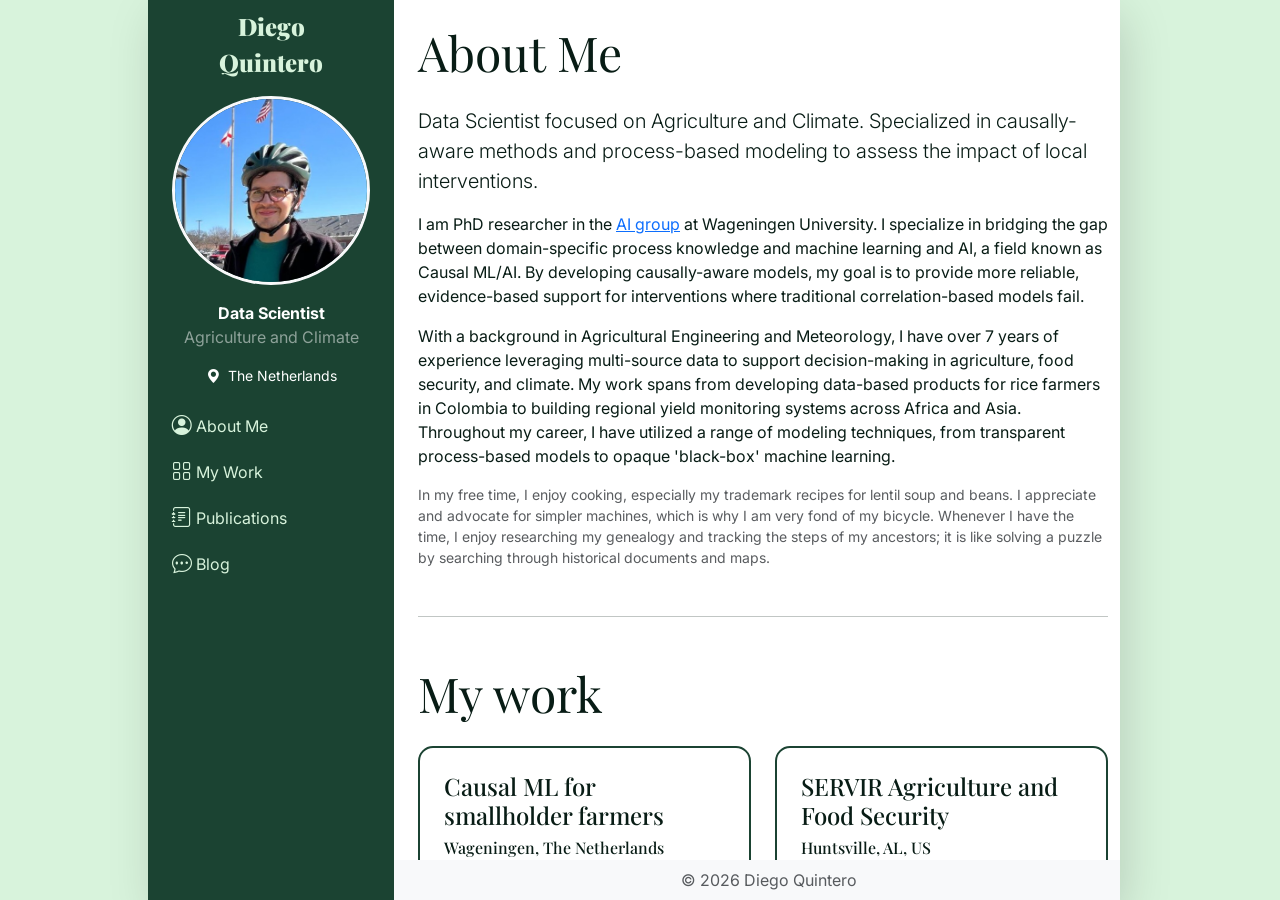
==== commit bff933f4: "New version" ====
--- a/index.html
+++ b/index.html
@@ -15,108 +15,178 @@
     </head>
     <body>
     <div class="container-fluid overflow-hidden d-flex justify-content-center bgcol p-0">
-        <div class="col-xl-9 vh-100 bg-white px-sm-0">
+        <div class="col-xl-9 vh-100 bg-white px-sm-0 shadow-lg">
             <div class="row vh-100 overflow-auto">
                 <div class="col-12 col-sm-3 col-xl-3 px-sm-2 px-0 bg-dark d-flex sticky-top">
                     <div class="d-flex flex-sm-column flex-row flex-grow-1 align-items-center align-items-sm-center px-3 pt-2 text-white">
-                        <a href="/" class="d-flex align-items-center pb-sm-3 mb-md-0 text-light text-decoration-none fw-bold container-xs-fluid text-center">
+                        <a href="index.html" class="d-flex align-items-center pb-sm-3 mb-md-0 text-light text-decoration-none fw-bold container-xs-fluid text-center">
                             <span class="fs-4 container-fluid">D<span class="d-none d-sm-inline">iego<br></span>Q<span class="d-none d-sm-inline">uintero</span> </span>
                         </a>
                         <div class="d-none d-sm-none d-md-inline container-sm-fluid text-center">
-                            <img src="diego.png" class="rounded-circle img-fluid px-4">
-                            <p class="text-white"><span class="fs-6">Data Scientist/Python Developer</span></p>
-                            <p class="d-flex"><i class="bi-geo-alt-fill mr-2" style="margin-right: 10px;"></i>Reno, NV</p>
+                            <img src="assets/diego.jpg" class="rounded-circle img-fluid mb-3 border border-3 border-light">
+                            <p class="text-white mb-0"><span class="fs-6 fw-bold">Data Scientist</span></p>
+                            <p class="text-white-50"><span class="fs-6 italic">Agriculture and Climate</span></p>
+                            <p class="d-flex justify-content-center small"><i class="bi-geo-alt-fill me-2"></i>The Netherlands</p>
                         </div>
                         
                         <ul class="nav nav-pills flex-sm-column flex-row flex-nowrap flex-shrink-1 flex-sm-grow-0 flex-grow-1 mb-sm-auto mb-0 justify-content-center align-items-start align-items-sm-start container-fluid" id="menu">
                             <li class="nav-item">
                                 <a href="#about" class="nav-link px-sm-0 px-2">
-                                    <i class="fs-5 bi-person-circle"></i><span class="ms-1 d-none d-sm-inline">About me</span>
+                                    <i class="fs-5 bi-person-circle"></i><span class="ms-1 d-none d-sm-inline">About Me</span>
                                 </a>
                             </li>
                             <li>
-                                <a href="#skills" class="nav-link px-sm-0 px-2">
-                                    <i class="fs-5 bi-speedometer2"></i><span class="ms-1 d-none d-sm-inline">Skills and Tech</span></a>
+                                <a href="#projects" class="nav-link px-sm-0 px-2">
+                                    <i class="fs-5 bi-grid"></i><span class="ms-1 d-none d-sm-inline">My Work</span></a>
                             </li>
                             <li>
-                                <a href="#education" data-bs-toggle="collapse" class="nav-link px-sm-0 px-2">
-                                    <i class="fs-5 bi-mortarboard"></i><span class="ms-1 d-none d-sm-inline">Education</span> </a>
+                                <a href="#publications" class="nav-link px-sm-0 px-2">
+                                    <i class="fs-5 bi-journal-text"></i><span class="ms-1 d-none d-sm-inline">Publications</span> </a>
                             </li>
                             <li>
-                                <a href="#work" class="nav-link px-sm-0 px-2">
-                                    <i class="fs-5 bi-keyboard"></i><span class="ms-1 d-none d-sm-inline">Work Experience</span></a>
-                            </li>
-                            <li>
-                                <a href="#achievements" class="nav-link px-sm-0 px-2">
-                                    <i class="fs-5 bi-star"></i><span class="ms-1 d-none d-sm-inline">Achievements</span>
-                                </a>
+                                <a href="blog.html" class="nav-link px-sm-0 px-2">
+                                    <i class="fs-5 bi-chat-dots"></i><span class="ms-1 d-none d-sm-inline">Blog</span></a>
                             </li>
                         </ul>
-                        <div class="dropdown py-sm-4 mt-sm-auto ms-auto ms-sm-0 flex-shrink-1">
-                            <a href="#" class="d-flex align-items-center text-white text-decoration-none dropdown-toggle" id="dropdownUser1" data-bs-toggle="collapse" aria-expanded="false">
-                                <img src="https://flxt.tmsimg.com/assets/p186117_i_v8_ab.jpg" alt="hugenerd" width="28" height="28" class="rounded-circle">
-                                <span class="d-none d-sm-inline mx-1">Diego</span>
-                            </a>
-                            <ul class="dropdown-menu dropdown-menu-dark text-small shadow" aria-labelledby="dropdownUser1">
-                                <li><a class="dropdown-item" href="#">New project...</a></li>
-                                <li><a class="dropdown-item" href="#">Settings</a></li>
-                                <li><a class="dropdown-item" href="#">Profile</a></li>
-                                <li>
-                                    <hr class="dropdown-divider">
-                                </li>
-                                <li><a class="dropdown-item" href="#">Sign out</a></li>
-                            </ul>
-                        </div>
                     </div>
                 </div>
     
                 <div class="col d-flex flex-column h-sm-100 ps-4">
                     <div class="d-sm-none row text-center mt-3 align-items-center">
                         <div class="col-5 d-flex justify-content-end"> 
-                            <img src="diego.png" class="rounded-circle img-fluid">
+                            <img src="assets/diego.jpg" class="rounded-circle img-fluid border border-2 border-dark">
                         </div>
                         <div class="col-7 text-start">
-                            <p class="text-dark fw-bold"><span class="fs-4">Diego Quintero</span></p>
-                            <p class="text-dark"><span class="fs-5">Data Scientist/Python Developer</span></p>
-                            <p class="d-flex"><i class="bi-geo-alt-fill mr-2" style="margin-right: 10px;"></i>Reno, NV</p>
+                            <p class="text-dark fw-bold mb-0"><span class="fs-4">Diego Quintero</span></p>
+                            <p class="text-dark mb-0">Data Scientist</p>
+                            <p class="small text-muted"><i class="bi-geo-alt-fill me-1"></i>The Netherlands</p>
                         </div>                    
                     </div>
                     <main class="row overflow-auto">
-                        <div class="col pt-4">
-                            <section id="about">
+                        <div class="col pt-4 pe-4">
+                            <section id="about" class="reveal">
+                                <h2 class="display-5 mb-4">About Me</h2>
+                                <p class="lead">Data Scientist focused on Agriculture and Climate. Specialized in causally-aware methods and process-based modeling to assess the impact of local interventions.</p>
+                                <p>I am PhD researcher in the <a href="https://www.wur.nl/en/chair-groups/artificial-intelligence-group">AI group</a> at Wageningen University. I specialize in bridging the gap between domain-specific process knowledge and machine learning and AI, a field known as Causal ML/AI. By developing causally-aware models, my goal is to provide more reliable, evidence-based support for interventions where traditional correlation-based models fail.</p>
+                                <p>With a background in Agricultural Engineering and Meteorology, I have over 7 years of experience leveraging multi-source data to support decision-making in agriculture, food security, and climate. My work spans from developing data-based products for rice farmers in Colombia to building regional yield monitoring systems across Africa and Asia. Throughout my career, I have utilized a range of modeling techniques, from transparent process-based models to opaque 'black-box' machine learning.</p>
+                                <p class="small text-muted mb-0">In my free time, I enjoy cooking, especially my trademark recipes for lentil soup and beans. I appreciate and advocate for simpler machines, which is why I am very fond of my bicycle. Whenever I have the time, I enjoy researching my genealogy and tracking the steps of my ancestors; it is like solving a puzzle by searching through historical documents and maps.</p>
                             </section>
-                            <h2>About me</h2>
-                            <p class="lead">Highly skilled bilingual Python developer. Over three years of experience in data processing and analysis for data-driven decision making. Proficient in data analysis using advanced statistical techniques and machine learning algorithms. Experienced in development tools such as SQL, MongoDB, AWS, Linux, CSS, HTML, JS, Docker, Apache, and R. Determined to learn new tools and techniques. Deep knowledge in numerical weather prediction models and crop yield and growth models.</p>
-                            <hr />
-                            <section id="skills">
+                            
+                            <hr class="my-5" />
+
+                            <section id="projects" class="reveal">
+                                <h2 class="display-5 mb-4">My work</h2>
+                                <div class="row g-4">
+                                    <div class="col-md-6">
+                                        <div class="project-card p-4 h-100">
+                                            <h3 class="h4">Causal ML for smallholder farmers</h3>
+                                            <h6 class="h6">Wageningen, The Netherlands</h6>
+                                            <p class="text-muted">Current PhD research. Developing and exploring Causal ML methods and their potential for smallholder farmer agriculture.</p>
+                                            <a href="https://research.wur.nl/en/projects/causal-machine-learning-for-sustainable-smallholder-farming-in-af/" class="btn btn-primary btn-sm mt-2">View project <i class="bi bi-arrow-right ms-1"></i></a>
+                                        </div>
+                                    </div>
+                                    <div class="col-md-6">
+                                        <div class="project-card p-4 h-100">
+                                            <h3 class="h4">SERVIR Agriculture and Food Security</h3>
+                                            <h6 class="h6">Huntsville, AL, US</h6>
+                                            <p class="text-muted">I supported the NASA SERVIR Initiative as a Research Scientist in the Ag&FS team, where I developed models and data pipelines to facilitate decision assessment for stakeholders across the globe.</p>
+                                            <a href="https://github.com/SERVIR" class="btn btn-primary btn-sm mt-2">View organization repo <i class="bi bi-arrow-right ms-1"></i></a>
+                                        </div>
+                                    </div>
+                                    <div class="col-md-6">
+                                        <div class="project-card p-4 h-100">
+                                            <h3 class="h4">DSSATTools</h3>
+                                            <h6 class="h6">Anywhere</h6>
+                                            <p class="text-muted">A Python package for crop modelling using the DSSAT crop modelling ecosystem. A package I authored and have been supporting and improving since 2022.</p>
+                                            <a href="https://github.com/daquinterop/Py_DSSATTools" class="btn btn-primary btn-sm mt-2">View repo <i class="bi bi-arrow-right ms-1"></i></a>
+                                        </div>
+                                    </div>
+                                    <div class="col-md-6">
+                                        <div class="project-card p-4 h-100">
+                                            <h3 class="h4">UNR Irrigation and Water Management Lab</h3>
+                                            <h6 class="h6">Reno, NV, US</h6>
+                                            <p class="text-muted">I supported the Lab as a MSc research assistant. I assisted field work, and developed software, models, and data-pipelines that supported the research conducted in the lab.</p>
+                                        </div>
+                                    </div>
+                                    <div class="col-md-6">
+                                        <div class="project-card p-4 h-100">
+                                            <h3 class="h4">Fedearroz, FNA</h3>
+                                            <h6 class="h6">Villavicencio, Colombia</h6>
+                                            <p class="text-muted">I conducted applied research in the fields of Digital Agriculture and Agro-meteorology. The research aimed to improve the competitiveness and livelihoods of rice farmers in Colombia.</p>
+                                        </div>
+                                    </div>
+                                    <div class="col-md-6">
+                                        <div class="project-card p-4 h-100">
+                                            <h3 class="h4">IDEAM</h3>
+                                            <h6 class="h6">Bogotá, Colombia</h6>
+                                            <p class="text-muted">I developed a potential evapotranspiration forecast product based on the local weather prediction model.</p>
+                                        </div>
+                                    </div>
+                                </div>
                             </section>
-                            <h2>Skills and Tech</h2>
-                            <p>Sriracha biodiesel taxidermy organic post-ironic, Intelligentsia salvia mustache 90's code editing brunch. Butcher polaroid VHS art party, hashtag Brooklyn deep v PBR narwhal sustainable mixtape swag wolf squid tote bag. Tote bag cronut semiotics, raw denim deep v taxidermy messenger bag. Tofu YOLO Etsy, direct trade ethical Odd Future jean shorts paleo. Forage Shoreditch tousled aesthetic irony, street art organic Bushwick artisan cliche semiotics ugh synth chillwave meditation. Shabby chic lomo plaid vinyl chambray Vice. Vice sustainable cardigan, Williamsburg master cleanse hella DIY 90's blog.</p>
-                            <hr />
-                            <section id="education">
+
+                            <hr class="my-5" />
+
+                            <section id="publications" class="reveal">
+                                <h2 class="display-5 mb-4">Publications</h2>
+                                <h3>Papers in journals</h3>
+                                <div class="list-group list-group-flush">
+                                    <div class="list-group-item bg-transparent border-0 ps-0 mb-3 reveal">
+                                        <h4 class="h5 mb-1">Bayesian calibration of management practices for a crop model implemented in a subsistence farming region</h4>
+                                        <p class="small text-muted mb-0"><b>Quintero, D.</b>, Mishra, V., Limaye, A., Van Abel, N., Ross, J., & Rashid, A. (2025). Bayesian calibration of management practices for a crop model implemented in a subsistence farming region. Eur. J. Agron, 164, 127524.</p>
+                                    </div>
+                                    <div class="list-group-item bg-transparent border-0 ps-0 mb-3 reveal">
+                                        <h4 class="h5 mb-1">A machine learning approach for the estimation of alfalfa hay crop yield in Northern Nevada</h4>
+                                        <p class="small text-muted mb-0"><b>Quintero, D.</b>, Andrade, M., Cholula, U., & Solomon, J. (2023). A machine learning approach for the estimation of alfalfa hay crop yield in Northern Nevada. AgriEngineering, 5(4), 1943–1954.</p>
+                                    </div>
+                                    <div class="list-group-item bg-transparent border-0 ps-0 mb-3 reveal">
+                                        <h4 class="h5 mb-1">A comparison of two open-source crop simulation models for a potato crop</h4>
+                                        <p class="small text-muted mb-0"><b>Quintero, D.</b>, & Díaz, E. (2020). A comparison of two open-source crop simulation models for a potato crop. Agronomía Colombiana, 38(3), 382–387.</p>
+                                    </div>
+                                    <div class="list-group-item bg-transparent border-0 ps-0 mb-3 reveal">
+                                        <h4 class="h5 mb-1">Cloud-Based Solutions for Monitoring Coastal Ecosystems and the Prioritization of Restoration Efforts Across Belize</h4>
+                                        <p class="small text-muted mb-0">Evans, C., Carey, L., Guerra, F., Cherrington, E., Correa, E., & <b>Quintero, D.</b> (2025). Cloud-Based Solutions for Monitoring Coastal Ecosystems and the Prioritization of Restoration Efforts Across Belize. Remote Sensing, 17(20), 3396.</p>
+                                    </div>
+                                <h3>Conference proceedings</h3>
+                                    <div class="list-group-item bg-transparent border-0 ps-0 mb-3 reveal">
+                                        <h4 class="h5 mb-1">Estimating crop management input for a regional crop model using Earth Observation and Bayesian Optimization</h4>
+                                        <p class="small text-muted mb-0"><b>Quintero, D.</b>, Tran, K., Phalke, A., Dutta, R., & Jayasinghe, S. (2024). Estimating crop management input for a regional crop model using Earth Observation and Bayesian Optimization. In AGU Fall Meeting Abstracts (pp. GC41M–0106).</p>
+                                    </div>
+                                    <div class="list-group-item bg-transparent border-0 ps-0 mb-3 reveal">
+                                        <h4 class="h5 mb-1">Resilience Assessment Using Earth Observation Datasets and Process Based Models</h4>
+                                        <p class="small text-muted mb-0"><b>Quintero, D.</b>, Mishra, V., Limaye, A., Rashid, A., & Van Abel, N. (2023). Resilience Assessment Using Earth Observation Datasets and Process Based Models. In AGU Fall Meeting Abstracts (pp. GC33O–1338).</p>
+                                    </div>
+                                    <div class="list-group-item bg-transparent border-0 ps-0 mb-3 reveal">
+                                        <h4 class="h5 mb-1">Erth Observation Based Agroecological Resilience Mapping in Niger</h4>
+                                        <p class="small text-muted mb-0"><b>Quintero, D.</b>, Limaye, A., Rashid, A., & Mishra, V. (2022). Earth Observation Based Agroecological Resilience Mapping in Niger. In AGU Fall Meeting Abstracts (pp. GC45A–51).</p>
+                                    </div>
+                                    <div class="list-group-item bg-transparent border-0 ps-0 mb-3 reveal">
+                                        <h4 class="h5 mb-1">Rice Yield Monitoring Using Satellite Data and AI for Food Security and Sustainable Landscapes in Myanmar</h4>
+                                        <p class="small text-muted mb-0">Phalke, A., Dutta, R., Jayasinghe, S., <b>Quintero, D.</b>, Limaye, A., & Griffin, R. (2024). Rice Yield Monitoring Using Satellite Data and AI for Food Security and Sustainable Landscapes in Myanmar. In IGARSS 2024-2024 IEEE International Geoscience and Remote Sensing Symposium (pp. 2086–2089).</p>
+                                    </div>
+                                    <div class="list-group-item bg-transparent border-0 ps-0 mb-3 reveal">
+                                        <h4 class="h5 mb-1">Geospatial Model for Crop Yield Monitoring in Thailand using Earth Observation and Machine Learning</h4>
+                                        <p class="small text-muted mb-0">Neelam, R., Phalke, A., <b>Quintero, D.</b>, Bhandari, B., Marshall, M., Dutta, R., Jayasinghe, S., & Griffin, R. (2024). Geospatial Model for Crop Yield Monitoring in Thailand using Earth Observation and Machine Learning. In AGU Fall Meeting Abstracts (pp. GC53G–0433).</p>
+                                    </div>
+                                    <div class="list-group-item bg-transparent border-0 ps-0 mb-3 reveal">
+                                        <h4 class="h5 mb-1">Effects of Deficit Irrigation on Yield and Water Productivity of Alfalfa in Northern Nevada</h4>
+                                        <p class="small text-muted mb-0">Cholula, U., <b>Quintero, D.</b>, Andrade, M., & Solomon, J. (2022). Effects of Deficit Irrigation on Yield and Water Productivity of Alfalfa in Northern Nevada. In 2022 ASABE Annual International Meeting (pp. 1).</p>
+                                    </div>
+                                    
+                                </div>
                             </section>
-                            <h2>Education</h2>
-                            <p>Sed ut perspiciatis unde omnis iste natus error sit voluptatem accusantium doloremque laudantium, totam rem aperiam, eaque ipsa quae ab illo inventore veritatis et quasi architecto beatae vitae dicta sunt explicabo. Nemo enim ipsam voluptatem quia voluptas sit aspernatur aut odit aut fugit, sed quia consequuntur magni dolores eos qui ratione voluptatem sequi nesciunt. Neque porro quisquam est, qui dolorem ipsum quia dolor sit amet, consectetur, adipisci velit, sed quia non numquam eius modi tempora incidunt ut labore et dolore magnam aliquam quaerat voluptatem. Ut enim ad minima veniam, quis nostrum exercitationem ullam corporis suscipit laboriosam, nisi ut aliquid ex ea commodi consequatur? Quis autem vel eum iure reprehenderit qui in ea voluptate velit esse quam nihil molestiae consequatur, vel illum qui dolorem eum fugiat quo voluptas nulla pariatur?
-                            </p>
-                            <hr />
-                            <section id="work">
-                            </section>
-                            <h2>Work Experience</h2>
-                            <p>But I must explain to you how all this mistaken idea of denouncing pleasure and praising pain was born and I will give you a complete account of the system, and expound the actual teachings of the great explorer of the truth, the master-builder of human happiness. No one rejects, dislikes, or avoids pleasure itself, because it is pleasure, but because those who do not know how to pursue pleasure rationally encounter consequences that are extremely painful. Nor again is there anyone who loves or pursues or desires to obtain pain of itself, because it is pain, but because occasionally circumstances occur in which toil and pain can procure him some great pleasure. To take a trivial example, which of us ever undertakes laborious physical exercise, except to obtain some advantage from it? But who has any right to find fault with a man who chooses to enjoy a pleasure that has no annoying consequences, or one who avoids a pain that produces no resultant pleasure?
-                            </p>
-                            <hr />
-                            <section id="achievemets">
-                            </section>
-                            <h2>Achievements</h2>
-                            <p>Ethical Kickstarter PBR asymmetrical lo-fi. Dreamcatcher street art Carles, stumptown gluten-free Kickstarter artisan Wes Anderson wolf pug. Godard sustainable you probably haven't heard of them, vegan farm-to-table Williamsburg slow-carb readymade disrupt deep v. Meggings seitan Wes Anderson semiotics, cliche American Apparel whatever. Helvetica cray plaid, vegan brunch Banksy leggings +1 direct trade. Wayfarers codeply PBR selfies. Banh mi McSweeney's Shoreditch selfies, forage fingerstache food truck occupy YOLO Pitchfork fixie iPhone fanny pack art party Portland.</p>
                             
                         </div>
                     </main>
-                    <footer class="row bg-light py-4 mt-auto">
-                        <div class="col"> Footer content here... </div>
+                    <footer class="row bg-light py-2 mt-auto">
+                        <div class="col text-center">
+                            <p class="mb-0 text-muted">&copy; 2026 Diego Quintero</p>
+                        </div>
                     </footer>
                 </div>
             </div>
         </div>
     </div>
+    <script src="script.js"></script>
+    </body>
 </html>
--- a/index.css
+++ b/index.css
@@ -1,17 +1,111 @@
 @import url("https://cdn.jsdelivr.net/npm/bootstrap-icons@1.8.0/font/bootstrap-icons.css");
+@import url('https://fonts.googleapis.com/css2?family=Inter:wght@400;600&family=Playfair+Display:wght@700;900&display=swap');
 
-.fakeimg {
-    height: 200px;
-    background: rgb(189, 38, 38);
+:root {
+    --forest-green: #1b4332;
+    --mint-green: #d8f3dc;
+    --burnt-orange: #e76f51;
+    --coral: #f4a261;
+    --text-dark: #081c15;
+}
+
+body {
+    font-family: 'Inter', sans-serif;
+    color: var(--text-dark);
+    background-color: var(--mint-green);
+}
+
+h1, h2, h3, h4, h5, h6, .fs-4 {
+    font-family: 'Playfair Display', serif;
+    font-weight: 900;
+    color: var(--text-dark);
+}
+
+.bg-dark h1, .bg-dark h2, .bg-dark h3, .bg-dark h4, .bg-dark h5, .bg-dark h6, .bg-dark .fs-4, .bg-dark .nav-link {
+    color: var(--mint-green) !important;
+}
+
+.bg-dark {
+    background-color: var(--forest-green) !important;
 }
 
 .bgcol {
-    background: rgb(83, 145, 160);
+    background: var(--mint-green);
 }
 
-/* this is needed to make the content scrollable on larger screens */
+.nav-link {
+    color: var(--mint-green) !important;
+    transition: all 0.3s ease;
+}
+
+.nav-link:hover {
+    color: var(--coral) !important;
+    transform: translateX(5px);
+}
+
+.btn-primary, .badge-orange {
+    background-color: var(--burnt-orange) !important;
+    border: none;
+    color: white;
+}
+
+.btn-primary:hover {
+    background-color: var(--coral) !important;
+}
+
+footer {
+    width: calc(100% + 1.5rem) !important; /* Adjusts for the ps-4 padding */
+    margin-left: -1.5rem !important;       /* Pulls it back to the true left edge */
+    padding-left: 1.5rem;                  /* Keeps the internal text centered relative to the whole bar */
+}
+
+/* Project Cards */
+.project-card {
+    border: 2px solid var(--forest-green);
+    border-radius: 15px;
+    transition: transform 0.3s ease, box-shadow 0.3s ease;
+    background: white;
+}
+
+.project-card:hover {
+    transform: translateY(-10px);
+    box-shadow: 0 10px 20px rgba(27, 67, 50, 0.2);
+}
+
+/* Reveal Animation */
+.reveal {
+    opacity: 0;
+    transform: translateY(30px);
+    transition: all 0.8s ease-out;
+}
+
+.reveal.active {
+    opacity: 1;
+    transform: translateY(0);
+}
+
+/* Custom Scrollbar */
+::-webkit-scrollbar {
+    width: 8px;
+}
+::-webkit-scrollbar-track {
+    background: var(--mint-green);
+}
+::-webkit-scrollbar-thumb {
+    background: var(--forest-green);
+    border-radius: 10px;
+}
+
 @media (min-width: 576px) {
     .h-sm-100 {
         height: 100%;
     }
 }
+
+@media (max-width: 576px) {
+    .sticky-top.bg-dark {
+        height: auto !important;
+        /* min-height: 70px; Adjust this to your preferred header height */
+        max-height: 70px;
+    }
+}
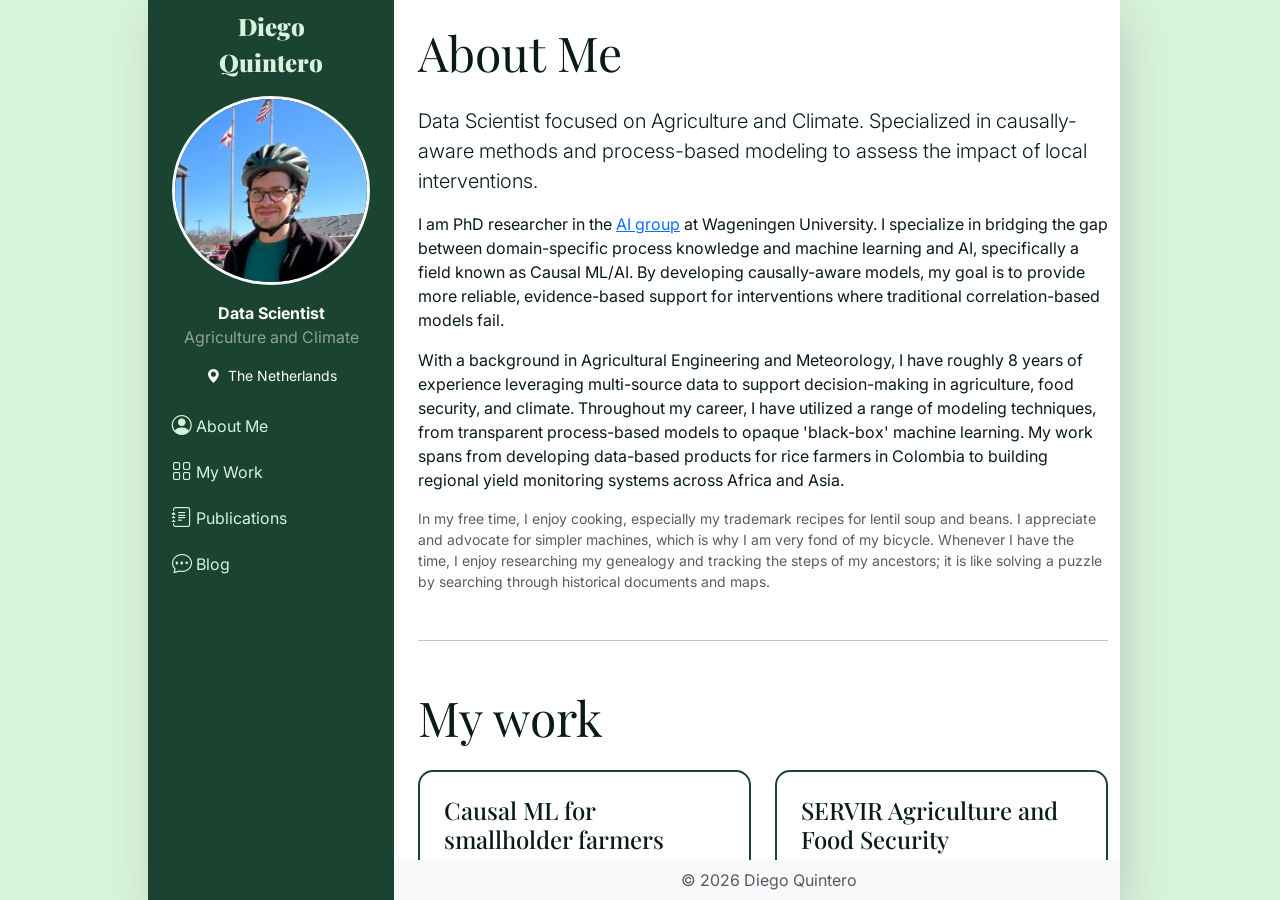
==== commit 785de8c8: "Changes to recetas and about me" ====
--- a/index.html
+++ b/index.html
@@ -67,8 +67,8 @@
                             <section id="about" class="reveal">
                                 <h2 class="display-5 mb-4">About Me</h2>
                                 <p class="lead">Data Scientist focused on Agriculture and Climate. Specialized in causally-aware methods and process-based modeling to assess the impact of local interventions.</p>
-                                <p>I am PhD researcher in the <a href="https://www.wur.nl/en/chair-groups/artificial-intelligence-group">AI group</a> at Wageningen University. I specialize in bridging the gap between domain-specific process knowledge and machine learning and AI, a field known as Causal ML/AI. By developing causally-aware models, my goal is to provide more reliable, evidence-based support for interventions where traditional correlation-based models fail.</p>
-                                <p>With a background in Agricultural Engineering and Meteorology, I have over 7 years of experience leveraging multi-source data to support decision-making in agriculture, food security, and climate. My work spans from developing data-based products for rice farmers in Colombia to building regional yield monitoring systems across Africa and Asia. Throughout my career, I have utilized a range of modeling techniques, from transparent process-based models to opaque 'black-box' machine learning.</p>
+                                <p>I am PhD researcher in the <a href="https://www.wur.nl/en/chair-groups/artificial-intelligence-group">AI group</a> at Wageningen University. I specialize in bridging the gap between domain-specific process knowledge and machine learning and AI, specifically a field known as Causal ML/AI. By developing causally-aware models, my goal is to provide more reliable, evidence-based support for interventions where traditional correlation-based models fail.</p>
+                                <p>With a background in Agricultural Engineering and Meteorology, I have roughly 8 years of experience leveraging multi-source data to support decision-making in agriculture, food security, and climate. Throughout my career, I have utilized a range of modeling techniques, from transparent process-based models to opaque 'black-box' machine learning. My work spans from developing data-based products for rice farmers in Colombia to building regional yield monitoring systems across Africa and Asia.</p>
                                 <p class="small text-muted mb-0">In my free time, I enjoy cooking, especially my trademark recipes for lentil soup and beans. I appreciate and advocate for simpler machines, which is why I am very fond of my bicycle. Whenever I have the time, I enjoy researching my genealogy and tracking the steps of my ancestors; it is like solving a puzzle by searching through historical documents and maps.</p>
                             </section>
                             
--- a/index.css
+++ b/index.css
@@ -102,10 +102,9 @@
     }
 }
 
-@media (max-width: 576px) {
+/* @media (max-width: 576px) {
     .sticky-top.bg-dark {
         height: auto !important;
-        /* min-height: 70px; Adjust this to your preferred header height */
         max-height: 70px;
     }
-}+} */
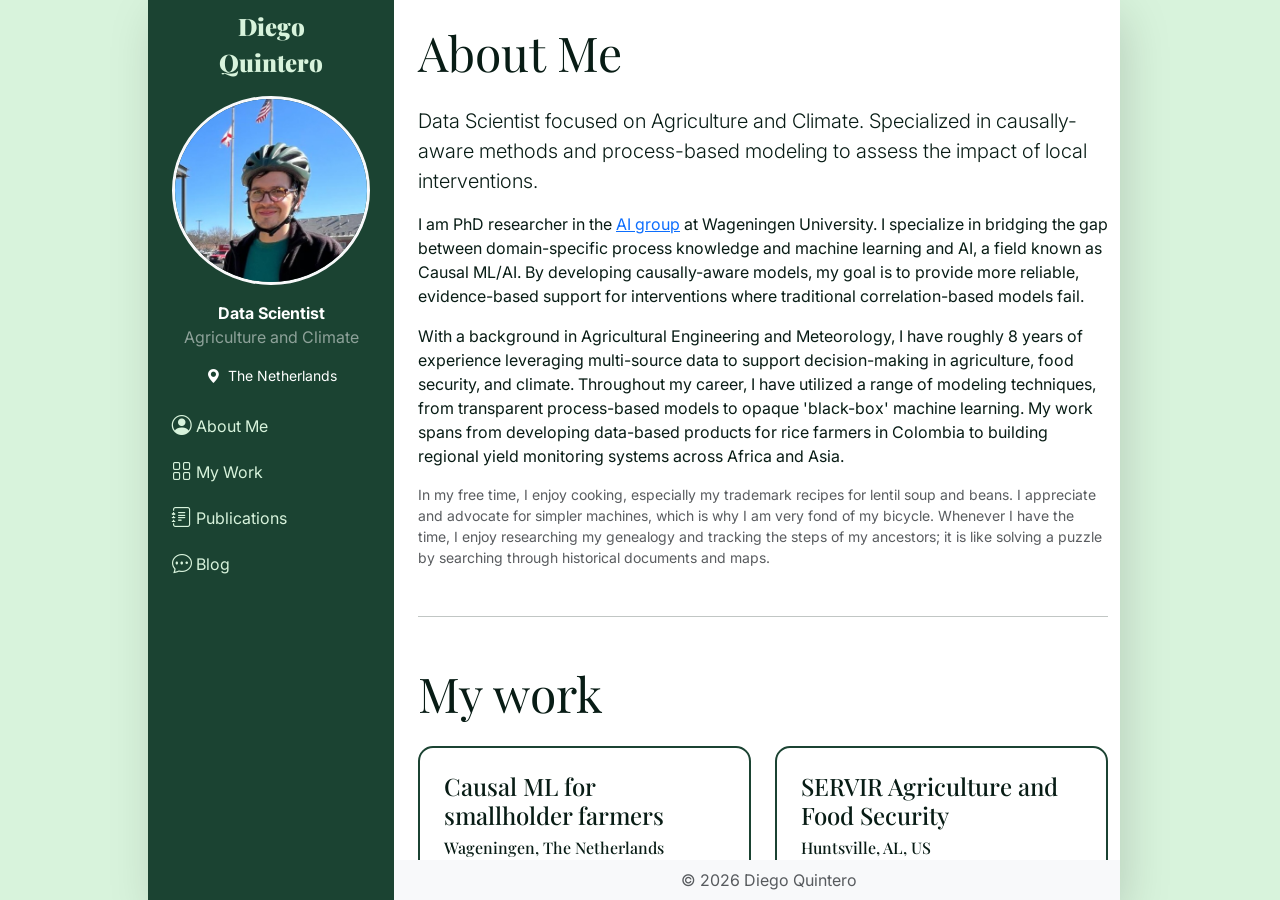
==== commit bba1736f: "Changes to recetas and about me" ====
--- a/index.html
+++ b/index.html
@@ -67,7 +67,7 @@
                             <section id="about" class="reveal">
                                 <h2 class="display-5 mb-4">About Me</h2>
                                 <p class="lead">Data Scientist focused on Agriculture and Climate. Specialized in causally-aware methods and process-based modeling to assess the impact of local interventions.</p>
-                                <p>I am PhD researcher in the <a href="https://www.wur.nl/en/chair-groups/artificial-intelligence-group">AI group</a> at Wageningen University. I specialize in bridging the gap between domain-specific process knowledge and machine learning and AI, specifically a field known as Causal ML/AI. By developing causally-aware models, my goal is to provide more reliable, evidence-based support for interventions where traditional correlation-based models fail.</p>
+                                <p>I am PhD researcher in the <a href="https://www.wur.nl/en/chair-groups/artificial-intelligence-group">AI group</a> at Wageningen University. I specialize in bridging the gap between domain-specific process knowledge and machine learning and AI, a field known as Causal ML/AI. By developing causally-aware models, my goal is to provide more reliable, evidence-based support for interventions where traditional correlation-based models fail.</p>
                                 <p>With a background in Agricultural Engineering and Meteorology, I have roughly 8 years of experience leveraging multi-source data to support decision-making in agriculture, food security, and climate. Throughout my career, I have utilized a range of modeling techniques, from transparent process-based models to opaque 'black-box' machine learning. My work spans from developing data-based products for rice farmers in Colombia to building regional yield monitoring systems across Africa and Asia.</p>
                                 <p class="small text-muted mb-0">In my free time, I enjoy cooking, especially my trademark recipes for lentil soup and beans. I appreciate and advocate for simpler machines, which is why I am very fond of my bicycle. Whenever I have the time, I enjoy researching my genealogy and tracking the steps of my ancestors; it is like solving a puzzle by searching through historical documents and maps.</p>
                             </section>
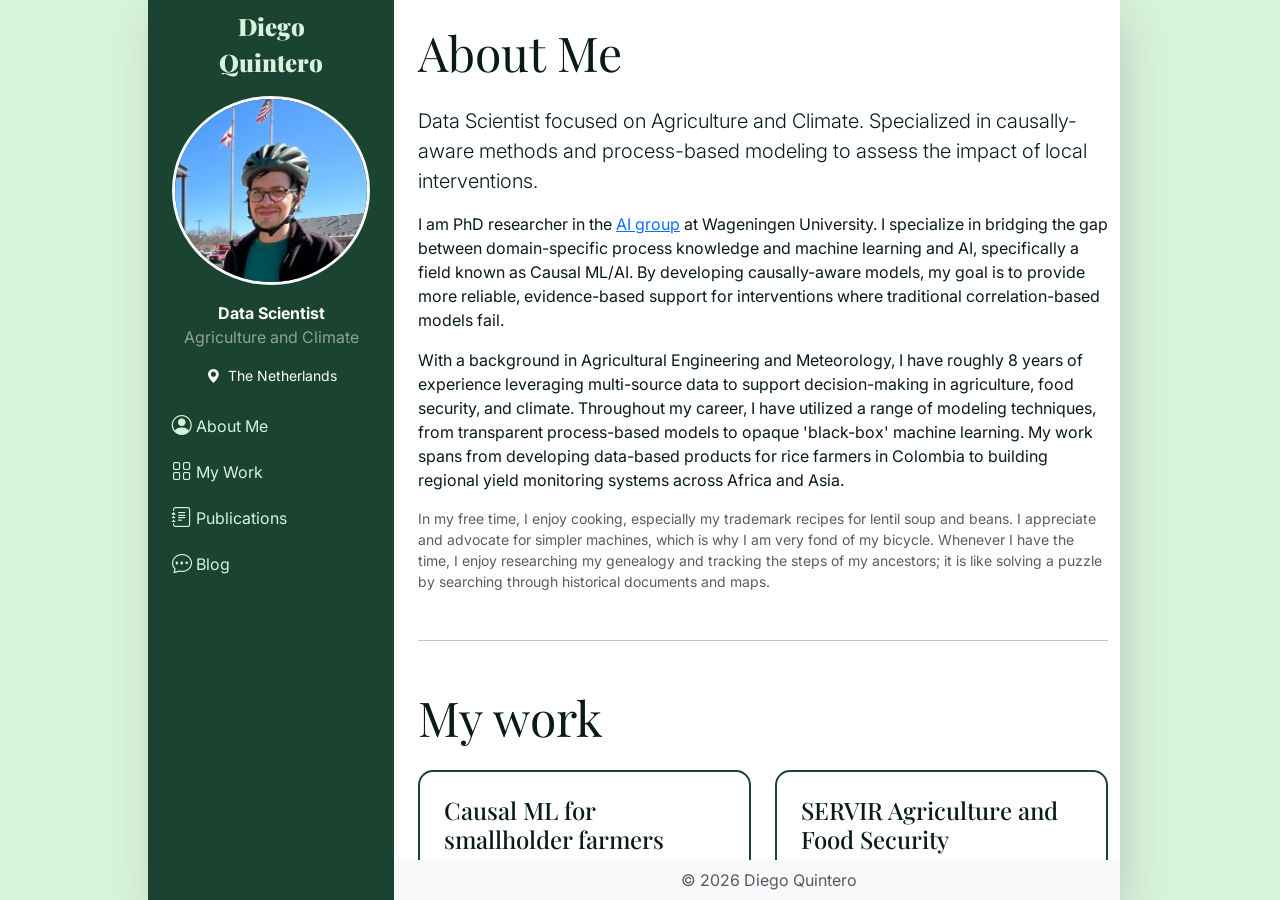
==== commit 5fbeadc7: "Pequeños cambios: receta y conferencia" ====
--- a/index.html
+++ b/index.html
@@ -4,35 +4,45 @@
 <!--[if IE 8]>         <html class="no-js lt-ie9"> <![endif]-->
 <!--[if gt IE 8]>      <html class="no-js"> <!--<![endif]-->
 <html lang="en">
-    <head>
-        <meta charset="utf-8">
-        <meta http-equiv="X-UA-Compatible" content="IE=edge">
-        <title>Diego Q.</title>
-        <meta name="description" content=""> 
-        <meta name="viewport" content="width=device-width, initial-scale=1">
-        <link href="https://cdn.jsdelivr.net/npm/bootstrap@5.1.3/dist/css/bootstrap.min.css" rel="stylesheet" integrity="sha384-1BmE4kWBq78iYhFldvKuhfTAU6auU8tT94WrHftjDbrCEXSU1oBoqyl2QvZ6jIW3" crossorigin="anonymous">
-        <link href="index.css" rel="stylesheet">
-    </head>
-    <body>
+
+<head>
+    <meta charset="utf-8">
+    <meta http-equiv="X-UA-Compatible" content="IE=edge">
+    <title>Diego Q.</title>
+    <meta name="description" content="">
+    <meta name="viewport" content="width=device-width, initial-scale=1">
+    <link href="https://cdn.jsdelivr.net/npm/bootstrap@5.1.3/dist/css/bootstrap.min.css" rel="stylesheet"
+        integrity="sha384-1BmE4kWBq78iYhFldvKuhfTAU6auU8tT94WrHftjDbrCEXSU1oBoqyl2QvZ6jIW3" crossorigin="anonymous">
+    <link href="index.css" rel="stylesheet">
+</head>
+
+<body>
     <div class="container-fluid overflow-hidden d-flex justify-content-center bgcol p-0">
         <div class="col-xl-9 vh-100 bg-white px-sm-0 shadow-lg">
             <div class="row vh-100 overflow-auto">
                 <div class="col-12 col-sm-3 col-xl-3 px-sm-2 px-0 bg-dark d-flex sticky-top">
-                    <div class="d-flex flex-sm-column flex-row flex-grow-1 align-items-center align-items-sm-center px-3 pt-2 text-white">
-                        <a href="index.html" class="d-flex align-items-center pb-sm-3 mb-md-0 text-light text-decoration-none fw-bold container-xs-fluid text-center">
-                            <span class="fs-4 container-fluid">D<span class="d-none d-sm-inline">iego<br></span>Q<span class="d-none d-sm-inline">uintero</span> </span>
+                    <div
+                        class="d-flex flex-sm-column flex-row flex-grow-1 align-items-center align-items-sm-center px-3 pt-2 text-white">
+                        <a href="index.html"
+                            class="d-flex align-items-center pb-sm-3 mb-md-0 text-light text-decoration-none fw-bold container-xs-fluid text-center">
+                            <span class="fs-4 container-fluid">D<span class="d-none d-sm-inline">iego<br></span>Q<span
+                                    class="d-none d-sm-inline">uintero</span> </span>
                         </a>
                         <div class="d-none d-sm-none d-md-inline container-sm-fluid text-center">
-                            <img src="assets/diego.jpg" class="rounded-circle img-fluid mb-3 border border-3 border-light">
+                            <img src="assets/diego.jpg"
+                                class="rounded-circle img-fluid mb-3 border border-3 border-light">
                             <p class="text-white mb-0"><span class="fs-6 fw-bold">Data Scientist</span></p>
                             <p class="text-white-50"><span class="fs-6 italic">Agriculture and Climate</span></p>
-                            <p class="d-flex justify-content-center small"><i class="bi-geo-alt-fill me-2"></i>The Netherlands</p>
-                        </div>
-                        
-                        <ul class="nav nav-pills flex-sm-column flex-row flex-nowrap flex-shrink-1 flex-sm-grow-0 flex-grow-1 mb-sm-auto mb-0 justify-content-center align-items-start align-items-sm-start container-fluid" id="menu">
+                            <p class="d-flex justify-content-center small"><i class="bi-geo-alt-fill me-2"></i>The
+                                Netherlands</p>
+                        </div>
+
+                        <ul class="nav nav-pills flex-sm-column flex-row flex-nowrap flex-shrink-1 flex-sm-grow-0 flex-grow-1 mb-sm-auto mb-0 justify-content-center align-items-start align-items-sm-start container-fluid"
+                            id="menu">
                             <li class="nav-item">
                                 <a href="#about" class="nav-link px-sm-0 px-2">
-                                    <i class="fs-5 bi-person-circle"></i><span class="ms-1 d-none d-sm-inline">About Me</span>
+                                    <i class="fs-5 bi-person-circle"></i><span class="ms-1 d-none d-sm-inline">About
+                                        Me</span>
                                 </a>
                             </li>
                             <li>
@@ -41,37 +51,57 @@
                             </li>
                             <li>
                                 <a href="#publications" class="nav-link px-sm-0 px-2">
-                                    <i class="fs-5 bi-journal-text"></i><span class="ms-1 d-none d-sm-inline">Publications</span> </a>
+                                    <i class="fs-5 bi-journal-text"></i><span
+                                        class="ms-1 d-none d-sm-inline">Publications</span> </a>
                             </li>
                             <li>
                                 <a href="blog.html" class="nav-link px-sm-0 px-2">
-                                    <i class="fs-5 bi-chat-dots"></i><span class="ms-1 d-none d-sm-inline">Blog</span></a>
+                                    <i class="fs-5 bi-chat-dots"></i><span
+                                        class="ms-1 d-none d-sm-inline">Blog</span></a>
                             </li>
                         </ul>
                     </div>
                 </div>
-    
+
                 <div class="col d-flex flex-column h-sm-100 ps-4">
                     <div class="d-sm-none row text-center mt-3 align-items-center">
-                        <div class="col-5 d-flex justify-content-end"> 
+                        <div class="col-5 d-flex justify-content-end">
                             <img src="assets/diego.jpg" class="rounded-circle img-fluid border border-2 border-dark">
                         </div>
                         <div class="col-7 text-start">
                             <p class="text-dark fw-bold mb-0"><span class="fs-4">Diego Quintero</span></p>
                             <p class="text-dark mb-0">Data Scientist</p>
                             <p class="small text-muted"><i class="bi-geo-alt-fill me-1"></i>The Netherlands</p>
-                        </div>                    
+                        </div>
                     </div>
                     <main class="row overflow-auto">
                         <div class="col pt-4 pe-4">
                             <section id="about" class="reveal">
                                 <h2 class="display-5 mb-4">About Me</h2>
-                                <p class="lead">Data Scientist focused on Agriculture and Climate. Specialized in causally-aware methods and process-based modeling to assess the impact of local interventions.</p>
-                                <p>I am PhD researcher in the <a href="https://www.wur.nl/en/chair-groups/artificial-intelligence-group">AI group</a> at Wageningen University. I specialize in bridging the gap between domain-specific process knowledge and machine learning and AI, a field known as Causal ML/AI. By developing causally-aware models, my goal is to provide more reliable, evidence-based support for interventions where traditional correlation-based models fail.</p>
-                                <p>With a background in Agricultural Engineering and Meteorology, I have roughly 8 years of experience leveraging multi-source data to support decision-making in agriculture, food security, and climate. Throughout my career, I have utilized a range of modeling techniques, from transparent process-based models to opaque 'black-box' machine learning. My work spans from developing data-based products for rice farmers in Colombia to building regional yield monitoring systems across Africa and Asia.</p>
-                                <p class="small text-muted mb-0">In my free time, I enjoy cooking, especially my trademark recipes for lentil soup and beans. I appreciate and advocate for simpler machines, which is why I am very fond of my bicycle. Whenever I have the time, I enjoy researching my genealogy and tracking the steps of my ancestors; it is like solving a puzzle by searching through historical documents and maps.</p>
+                                <p class="lead">Data Scientist focused on Agriculture and Climate. Specialized in
+                                    causally-aware methods and process-based modeling to assess the impact of local
+                                    interventions.</p>
+                                <p>I am PhD researcher in the <a
+                                        href="https://www.wur.nl/en/chair-groups/artificial-intelligence-group">AI
+                                        group</a> at Wageningen University. I specialize in bridging the gap between
+                                    domain-specific process knowledge and machine learning and AI, specifically a field
+                                    known as Causal ML/AI. By developing causally-aware models, my goal is to provide
+                                    more reliable, evidence-based support for interventions where traditional
+                                    correlation-based models fail.</p>
+                                <p>With a background in Agricultural Engineering and Meteorology, I have roughly 8 years
+                                    of experience leveraging multi-source data to support decision-making in
+                                    agriculture, food security, and climate. Throughout my career, I have utilized a
+                                    range of modeling techniques, from transparent process-based models to opaque
+                                    'black-box' machine learning. My work spans from developing data-based products for
+                                    rice farmers in Colombia to building regional yield monitoring systems across Africa
+                                    and Asia.</p>
+                                <p class="small text-muted mb-0">In my free time, I enjoy cooking, especially my
+                                    trademark recipes for lentil soup and beans. I appreciate and advocate for simpler
+                                    machines, which is why I am very fond of my bicycle. Whenever I have the time, I
+                                    enjoy researching my genealogy and tracking the steps of my ancestors; it is like
+                                    solving a puzzle by searching through historical documents and maps.</p>
                             </section>
-                            
+
                             <hr class="my-5" />
 
                             <section id="projects" class="reveal">
@@ -81,45 +111,60 @@
                                         <div class="project-card p-4 h-100">
                                             <h3 class="h4">Causal ML for smallholder farmers</h3>
                                             <h6 class="h6">Wageningen, The Netherlands</h6>
-                                            <p class="text-muted">Current PhD research. Developing and exploring Causal ML methods and their potential for smallholder farmer agriculture.</p>
-                                            <a href="https://research.wur.nl/en/projects/causal-machine-learning-for-sustainable-smallholder-farming-in-af/" class="btn btn-primary btn-sm mt-2">View project <i class="bi bi-arrow-right ms-1"></i></a>
+                                            <p class="text-muted">Current PhD research. Developing and exploring Causal
+                                                ML methods and their potential for smallholder farmer agriculture.</p>
+                                            <a href="https://research.wur.nl/en/projects/causal-machine-learning-for-sustainable-smallholder-farming-in-af/"
+                                                class="btn btn-primary btn-sm mt-2">View project <i
+                                                    class="bi bi-arrow-right ms-1"></i></a>
                                         </div>
                                     </div>
                                     <div class="col-md-6">
                                         <div class="project-card p-4 h-100">
                                             <h3 class="h4">SERVIR Agriculture and Food Security</h3>
                                             <h6 class="h6">Huntsville, AL, US</h6>
-                                            <p class="text-muted">I supported the NASA SERVIR Initiative as a Research Scientist in the Ag&FS team, where I developed models and data pipelines to facilitate decision assessment for stakeholders across the globe.</p>
-                                            <a href="https://github.com/SERVIR" class="btn btn-primary btn-sm mt-2">View organization repo <i class="bi bi-arrow-right ms-1"></i></a>
+                                            <p class="text-muted">I supported the NASA SERVIR Initiative as a Research
+                                                Scientist in the Ag&FS team, where I developed models and data pipelines
+                                                to facilitate decision assessment for stakeholders across the globe.</p>
+                                            <a href="https://github.com/SERVIR" class="btn btn-primary btn-sm mt-2">View
+                                                organization repo <i class="bi bi-arrow-right ms-1"></i></a>
                                         </div>
                                     </div>
                                     <div class="col-md-6">
                                         <div class="project-card p-4 h-100">
                                             <h3 class="h4">DSSATTools</h3>
                                             <h6 class="h6">Anywhere</h6>
-                                            <p class="text-muted">A Python package for crop modelling using the DSSAT crop modelling ecosystem. A package I authored and have been supporting and improving since 2022.</p>
-                                            <a href="https://github.com/daquinterop/Py_DSSATTools" class="btn btn-primary btn-sm mt-2">View repo <i class="bi bi-arrow-right ms-1"></i></a>
+                                            <p class="text-muted">A Python package for crop modelling using the DSSAT
+                                                crop modelling ecosystem. A package I authored and have been supporting
+                                                and improving since 2022.</p>
+                                            <a href="https://github.com/daquinterop/Py_DSSATTools"
+                                                class="btn btn-primary btn-sm mt-2">View repo <i
+                                                    class="bi bi-arrow-right ms-1"></i></a>
                                         </div>
                                     </div>
                                     <div class="col-md-6">
                                         <div class="project-card p-4 h-100">
                                             <h3 class="h4">UNR Irrigation and Water Management Lab</h3>
                                             <h6 class="h6">Reno, NV, US</h6>
-                                            <p class="text-muted">I supported the Lab as a MSc research assistant. I assisted field work, and developed software, models, and data-pipelines that supported the research conducted in the lab.</p>
+                                            <p class="text-muted">I supported the Lab as a MSc research assistant. I
+                                                assisted field work, and developed software, models, and data-pipelines
+                                                that supported the research conducted in the lab.</p>
                                         </div>
                                     </div>
                                     <div class="col-md-6">
                                         <div class="project-card p-4 h-100">
                                             <h3 class="h4">Fedearroz, FNA</h3>
                                             <h6 class="h6">Villavicencio, Colombia</h6>
-                                            <p class="text-muted">I conducted applied research in the fields of Digital Agriculture and Agro-meteorology. The research aimed to improve the competitiveness and livelihoods of rice farmers in Colombia.</p>
+                                            <p class="text-muted">I conducted applied research in the fields of Digital
+                                                Agriculture and Agro-meteorology. The research aimed to improve the
+                                                competitiveness and livelihoods of rice farmers in Colombia.</p>
                                         </div>
                                     </div>
                                     <div class="col-md-6">
                                         <div class="project-card p-4 h-100">
                                             <h3 class="h4">IDEAM</h3>
                                             <h6 class="h6">Bogotá, Colombia</h6>
-                                            <p class="text-muted">I developed a potential evapotranspiration forecast product based on the local weather prediction model.</p>
+                                            <p class="text-muted">I developed a potential evapotranspiration forecast
+                                                product based on the local weather prediction model.</p>
                                         </div>
                                     </div>
                                 </div>
@@ -132,50 +177,101 @@
                                 <h3>Papers in journals</h3>
                                 <div class="list-group list-group-flush">
                                     <div class="list-group-item bg-transparent border-0 ps-0 mb-3 reveal">
-                                        <h4 class="h5 mb-1">Bayesian calibration of management practices for a crop model implemented in a subsistence farming region</h4>
-                                        <p class="small text-muted mb-0"><b>Quintero, D.</b>, Mishra, V., Limaye, A., Van Abel, N., Ross, J., & Rashid, A. (2025). Bayesian calibration of management practices for a crop model implemented in a subsistence farming region. Eur. J. Agron, 164, 127524.</p>
-                                    </div>
-                                    <div class="list-group-item bg-transparent border-0 ps-0 mb-3 reveal">
-                                        <h4 class="h5 mb-1">A machine learning approach for the estimation of alfalfa hay crop yield in Northern Nevada</h4>
-                                        <p class="small text-muted mb-0"><b>Quintero, D.</b>, Andrade, M., Cholula, U., & Solomon, J. (2023). A machine learning approach for the estimation of alfalfa hay crop yield in Northern Nevada. AgriEngineering, 5(4), 1943–1954.</p>
-                                    </div>
-                                    <div class="list-group-item bg-transparent border-0 ps-0 mb-3 reveal">
-                                        <h4 class="h5 mb-1">A comparison of two open-source crop simulation models for a potato crop</h4>
-                                        <p class="small text-muted mb-0"><b>Quintero, D.</b>, & Díaz, E. (2020). A comparison of two open-source crop simulation models for a potato crop. Agronomía Colombiana, 38(3), 382–387.</p>
-                                    </div>
-                                    <div class="list-group-item bg-transparent border-0 ps-0 mb-3 reveal">
-                                        <h4 class="h5 mb-1">Cloud-Based Solutions for Monitoring Coastal Ecosystems and the Prioritization of Restoration Efforts Across Belize</h4>
-                                        <p class="small text-muted mb-0">Evans, C., Carey, L., Guerra, F., Cherrington, E., Correa, E., & <b>Quintero, D.</b> (2025). Cloud-Based Solutions for Monitoring Coastal Ecosystems and the Prioritization of Restoration Efforts Across Belize. Remote Sensing, 17(20), 3396.</p>
-                                    </div>
-                                <h3>Conference proceedings</h3>
-                                    <div class="list-group-item bg-transparent border-0 ps-0 mb-3 reveal">
-                                        <h4 class="h5 mb-1">Estimating crop management input for a regional crop model using Earth Observation and Bayesian Optimization</h4>
-                                        <p class="small text-muted mb-0"><b>Quintero, D.</b>, Tran, K., Phalke, A., Dutta, R., & Jayasinghe, S. (2024). Estimating crop management input for a regional crop model using Earth Observation and Bayesian Optimization. In AGU Fall Meeting Abstracts (pp. GC41M–0106).</p>
-                                    </div>
-                                    <div class="list-group-item bg-transparent border-0 ps-0 mb-3 reveal">
-                                        <h4 class="h5 mb-1">Resilience Assessment Using Earth Observation Datasets and Process Based Models</h4>
-                                        <p class="small text-muted mb-0"><b>Quintero, D.</b>, Mishra, V., Limaye, A., Rashid, A., & Van Abel, N. (2023). Resilience Assessment Using Earth Observation Datasets and Process Based Models. In AGU Fall Meeting Abstracts (pp. GC33O–1338).</p>
-                                    </div>
-                                    <div class="list-group-item bg-transparent border-0 ps-0 mb-3 reveal">
-                                        <h4 class="h5 mb-1">Erth Observation Based Agroecological Resilience Mapping in Niger</h4>
-                                        <p class="small text-muted mb-0"><b>Quintero, D.</b>, Limaye, A., Rashid, A., & Mishra, V. (2022). Earth Observation Based Agroecological Resilience Mapping in Niger. In AGU Fall Meeting Abstracts (pp. GC45A–51).</p>
-                                    </div>
-                                    <div class="list-group-item bg-transparent border-0 ps-0 mb-3 reveal">
-                                        <h4 class="h5 mb-1">Rice Yield Monitoring Using Satellite Data and AI for Food Security and Sustainable Landscapes in Myanmar</h4>
-                                        <p class="small text-muted mb-0">Phalke, A., Dutta, R., Jayasinghe, S., <b>Quintero, D.</b>, Limaye, A., & Griffin, R. (2024). Rice Yield Monitoring Using Satellite Data and AI for Food Security and Sustainable Landscapes in Myanmar. In IGARSS 2024-2024 IEEE International Geoscience and Remote Sensing Symposium (pp. 2086–2089).</p>
-                                    </div>
-                                    <div class="list-group-item bg-transparent border-0 ps-0 mb-3 reveal">
-                                        <h4 class="h5 mb-1">Geospatial Model for Crop Yield Monitoring in Thailand using Earth Observation and Machine Learning</h4>
-                                        <p class="small text-muted mb-0">Neelam, R., Phalke, A., <b>Quintero, D.</b>, Bhandari, B., Marshall, M., Dutta, R., Jayasinghe, S., & Griffin, R. (2024). Geospatial Model for Crop Yield Monitoring in Thailand using Earth Observation and Machine Learning. In AGU Fall Meeting Abstracts (pp. GC53G–0433).</p>
-                                    </div>
-                                    <div class="list-group-item bg-transparent border-0 ps-0 mb-3 reveal">
-                                        <h4 class="h5 mb-1">Effects of Deficit Irrigation on Yield and Water Productivity of Alfalfa in Northern Nevada</h4>
-                                        <p class="small text-muted mb-0">Cholula, U., <b>Quintero, D.</b>, Andrade, M., & Solomon, J. (2022). Effects of Deficit Irrigation on Yield and Water Productivity of Alfalfa in Northern Nevada. In 2022 ASABE Annual International Meeting (pp. 1).</p>
-                                    </div>
-                                    
+                                        <h4 class="h5 mb-1">Bayesian calibration of management practices for a crop
+                                            model implemented in a subsistence farming region</h4>
+                                        <p class="small text-muted mb-0"><b>Quintero, D.</b>, Mishra, V., Limaye, A.,
+                                            Van Abel, N., Ross, J., & Rashid, A. (2025). Bayesian calibration of
+                                            management practices for a crop model implemented in a subsistence farming
+                                            region. Eur. J. Agron, 164, 127524.</p>
+                                    </div>
+                                    <div class="list-group-item bg-transparent border-0 ps-0 mb-3 reveal">
+                                        <h4 class="h5 mb-1">A machine learning approach for the estimation of alfalfa
+                                            hay crop yield in Northern Nevada</h4>
+                                        <p class="small text-muted mb-0"><b>Quintero, D.</b>, Andrade, M., Cholula, U.,
+                                            & Solomon, J. (2023). A machine learning approach for the estimation of
+                                            alfalfa hay crop yield in Northern Nevada. AgriEngineering, 5(4), 1943–1954.
+                                        </p>
+                                    </div>
+                                    <div class="list-group-item bg-transparent border-0 ps-0 mb-3 reveal">
+                                        <h4 class="h5 mb-1">A comparison of two open-source crop simulation models for a
+                                            potato crop</h4>
+                                        <p class="small text-muted mb-0"><b>Quintero, D.</b>, & Díaz, E. (2020). A
+                                            comparison of two open-source crop simulation models for a potato crop.
+                                            Agronomía Colombiana, 38(3), 382–387.</p>
+                                    </div>
+                                    <div class="list-group-item bg-transparent border-0 ps-0 mb-3 reveal">
+                                        <h4 class="h5 mb-1">Cloud-Based Solutions for Monitoring Coastal Ecosystems and
+                                            the Prioritization of Restoration Efforts Across Belize</h4>
+                                        <p class="small text-muted mb-0">Evans, C., Carey, L., Guerra, F., Cherrington,
+                                            E., Correa, E., & <b>Quintero, D.</b> (2025). Cloud-Based Solutions for
+                                            Monitoring Coastal Ecosystems and the Prioritization of Restoration Efforts
+                                            Across Belize. Remote Sensing, 17(20), 3396.</p>
+                                    </div>
+                                    <h3>Conference presentations</h3>
+                                    <div class="list-group-item bg-transparent border-0 ps-0 mb-3 reveal">
+                                        <h4 class="h5 mb-1">A Causal Machine Learning approach for estimating the
+                                            heterogeneous effects of fertilizer dose and timing on smallholder maize
+                                            yields in Tanzania</h4>
+                                        <p class="small text-muted mb-0"><b>Quintero, D.</b>, Sitokonstantinou, V.,
+                                            Andersson, J. A., & Athanasiadis, I. N. (2026). A Causal Machine Learning
+                                            approach for estimating the heterogeneous effects of fertilizer dose and
+                                            timing on smallholder maize yields in Tanzania. In EGU General Assembly
+                                            2026.</p>
+                                    </div>
+                                    <div class="list-group-item bg-transparent border-0 ps-0 mb-3 reveal">
+                                        <h4 class="h5 mb-1">Estimating crop management input for a regional crop model
+                                            using Earth Observation and Bayesian Optimization</h4>
+                                        <p class="small text-muted mb-0"><b>Quintero, D.</b>, Tran, K., Phalke, A.,
+                                            Dutta, R., & Jayasinghe, S. (2024). Estimating crop management input for a
+                                            regional crop model using Earth Observation and Bayesian Optimization. In
+                                            AGU Fall Meeting Abstracts (pp. GC41M–0106).</p>
+                                    </div>
+                                    <div class="list-group-item bg-transparent border-0 ps-0 mb-3 reveal">
+                                        <h4 class="h5 mb-1">Resilience Assessment Using Earth Observation Datasets and
+                                            Process Based Models</h4>
+                                        <p class="small text-muted mb-0"><b>Quintero, D.</b>, Mishra, V., Limaye, A.,
+                                            Rashid, A., & Van Abel, N. (2023). Resilience Assessment Using Earth
+                                            Observation Datasets and Process Based Models. In AGU Fall Meeting Abstracts
+                                            (pp. GC33O–1338).</p>
+                                    </div>
+                                    <div class="list-group-item bg-transparent border-0 ps-0 mb-3 reveal">
+                                        <h4 class="h5 mb-1">Erth Observation Based Agroecological Resilience Mapping in
+                                            Niger</h4>
+                                        <p class="small text-muted mb-0"><b>Quintero, D.</b>, Limaye, A., Rashid, A., &
+                                            Mishra, V. (2022). Earth Observation Based Agroecological Resilience Mapping
+                                            in Niger. In AGU Fall Meeting Abstracts (pp. GC45A–51).</p>
+                                    </div>
+                                    <div class="list-group-item bg-transparent border-0 ps-0 mb-3 reveal">
+                                        <h4 class="h5 mb-1">Rice Yield Monitoring Using Satellite Data and AI for Food
+                                            Security and Sustainable Landscapes in Myanmar</h4>
+                                        <p class="small text-muted mb-0">Phalke, A., Dutta, R., Jayasinghe, S.,
+                                            <b>Quintero, D.</b>, Limaye, A., & Griffin, R. (2024). Rice Yield Monitoring
+                                            Using Satellite Data and AI for Food Security and Sustainable Landscapes in
+                                            Myanmar. In IGARSS 2024-2024 IEEE International Geoscience and Remote
+                                            Sensing Symposium (pp. 2086–2089).
+                                        </p>
+                                    </div>
+                                    <div class="list-group-item bg-transparent border-0 ps-0 mb-3 reveal">
+                                        <h4 class="h5 mb-1">Geospatial Model for Crop Yield Monitoring in Thailand using
+                                            Earth Observation and Machine Learning</h4>
+                                        <p class="small text-muted mb-0">Neelam, R., Phalke, A., <b>Quintero, D.</b>,
+                                            Bhandari, B., Marshall, M., Dutta, R., Jayasinghe, S., & Griffin, R. (2024).
+                                            Geospatial Model for Crop Yield Monitoring in Thailand using Earth
+                                            Observation and Machine Learning. In AGU Fall Meeting Abstracts (pp.
+                                            GC53G–0433).</p>
+                                    </div>
+                                    <div class="list-group-item bg-transparent border-0 ps-0 mb-3 reveal">
+                                        <h4 class="h5 mb-1">Effects of Deficit Irrigation on Yield and Water
+                                            Productivity of Alfalfa in Northern Nevada</h4>
+                                        <p class="small text-muted mb-0">Cholula, U., <b>Quintero, D.</b>, Andrade, M.,
+                                            & Solomon, J. (2022). Effects of Deficit Irrigation on Yield and Water
+                                            Productivity of Alfalfa in Northern Nevada. In 2022 ASABE Annual
+                                            International Meeting (pp. 1).</p>
+                                    </div>
+
                                 </div>
                             </section>
-                            
+
                         </div>
                     </main>
                     <footer class="row bg-light py-2 mt-auto">
@@ -188,5 +284,6 @@
         </div>
     </div>
     <script src="script.js"></script>
-    </body>
-</html>
+</body>
+
+</html>
